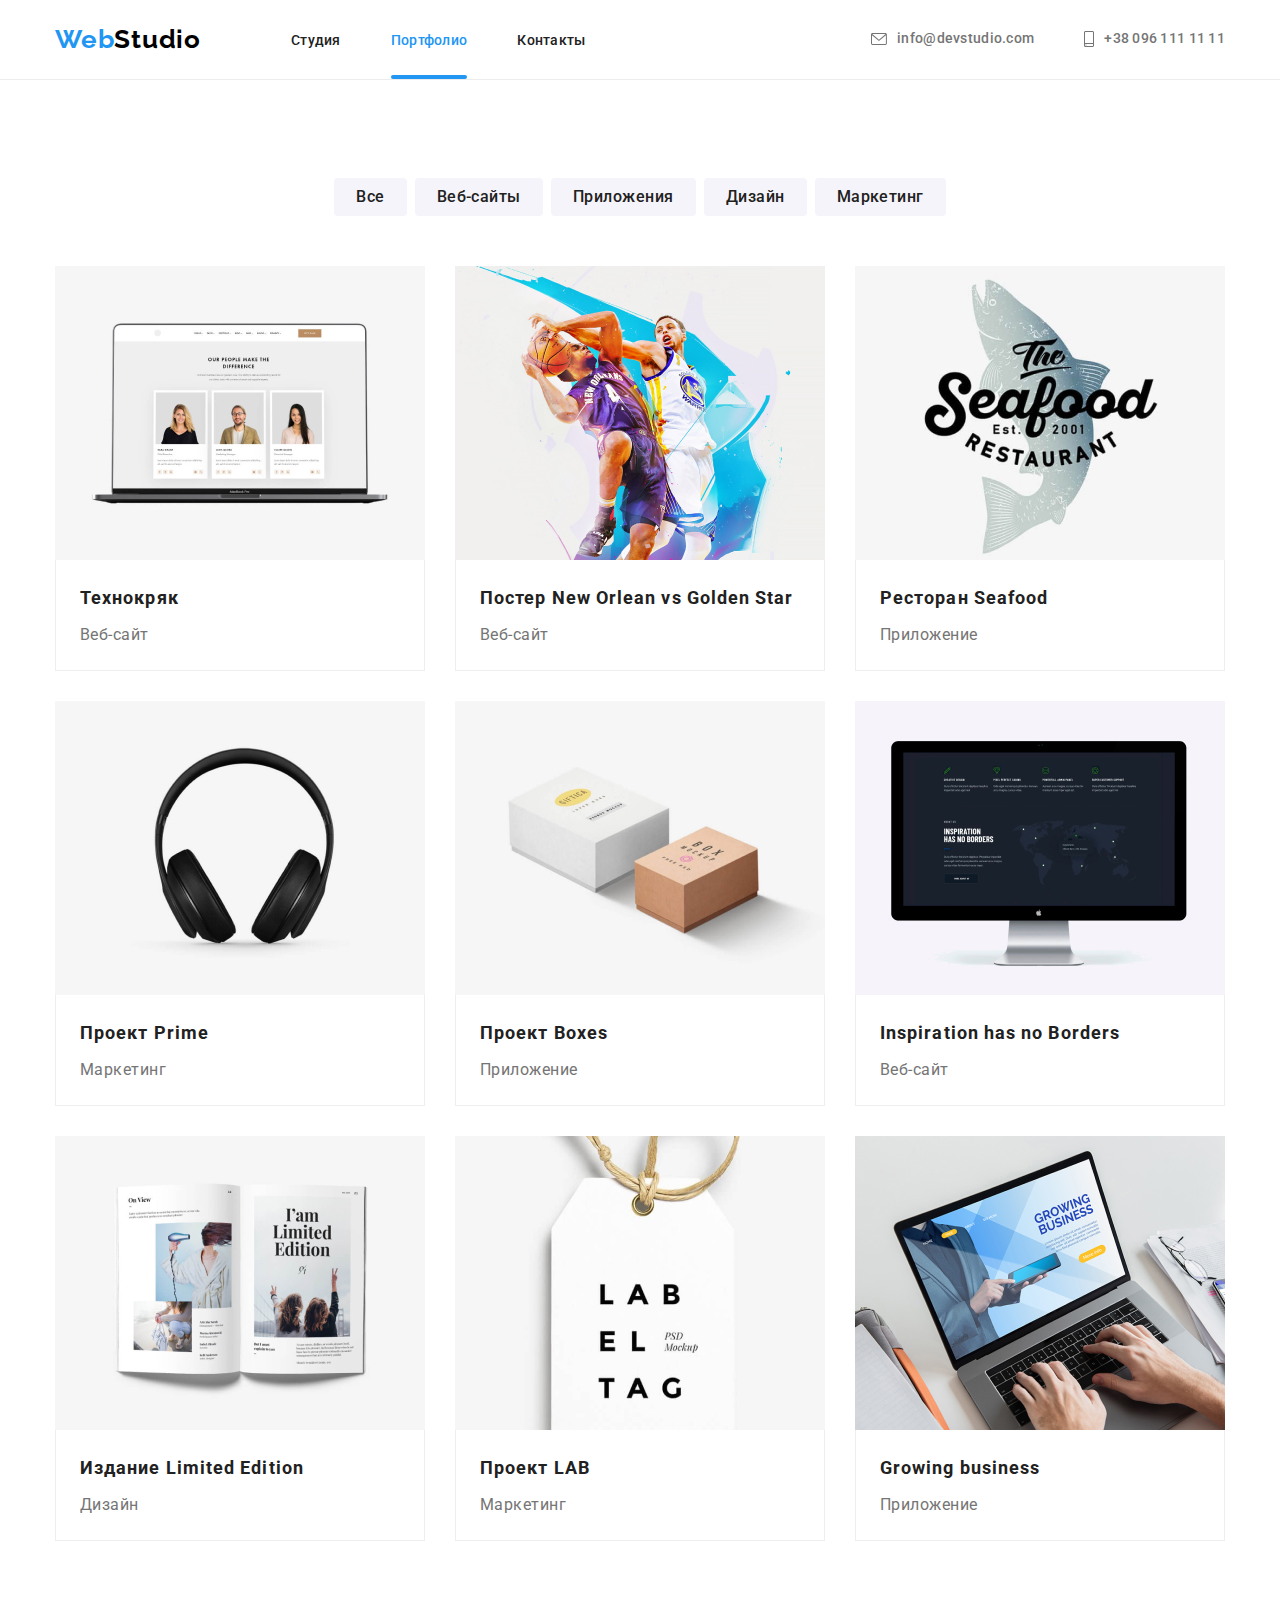
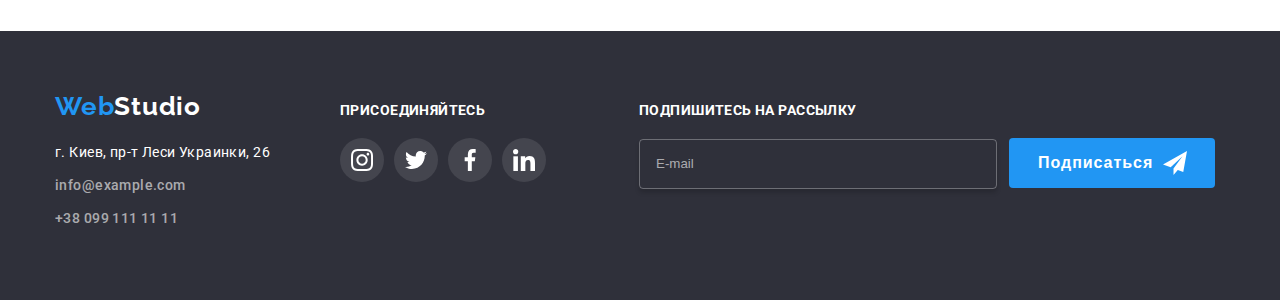
==== portfolio.html @ 52e856c6 "files from homework-7" ====
<!DOCTYPE html>
<html lang="ru">
<head>
    <meta charset="UTF-8">
    <meta http-equiv="X-UA-Compatible" content="IE=edge">
    <meta name="viewport" content="width=device-width, initial-scale=1.0">
    <title>Portfolio</title>
    <link rel="stylesheet" href="https://cdnjs.cloudflare.com/ajax/libs/modern-normalize/1.1.0/modern-normalize.min.css"
        integrity="sha512-wpPYUAdjBVSE4KJnH1VR1HeZfpl1ub8YT/NKx4PuQ5NmX2tKuGu6U/JRp5y+Y8XG2tV+wKQpNHVUX03MfMFn9Q=="
        crossorigin="anonymous" referrerpolicy="no-referrer" />
    <link rel="preconnect" href="https://fonts.gstatic.com">
    <link rel="preconnect" href="https://fonts.gstatic.com">
    <link href="https://fonts.googleapis.com/css2?family=Raleway:wght@700&family=Roboto:wght@400;500;700;900&display=swap" rel="stylesheet">
    <link rel="stylesheet" href="./css/main.min.css" />
</head>
<body>
<!--Шапка-->
<!--Шапка-->
<header class="header">
    <div class="container header__container">
        <nav class="navigation">
            <a href="./index.html" lang="en" target="" rel="" class="logo navigation__logo"><span class="logo--blue">Web</span>Studio</a>
                <ul class="list-nav header__list-nav">
                    <li class="list-nav__item"><a href="./studio.html" class="list-nav__link-nav">Студия</a></li>
                    <li class="list-nav__item"><a href="./portfolio.html" class="list-nav__link-nav list-nav__link-nav--current">Портфолио</a></li>
                    <li class="list-nav__item"><a href="" class="list-nav__link-nav">Контакты</a></li>
                </ul>   
        </nav>
            <ul class="list-nav header__list-nav">
                <li class="list-nav__item">
                    <a href="mailto:info@devstudio.com" class="link-mail-tel">
                        <svg class="contact-icon list-nav__contact-icon" width="16" height="12">
                            <use href="./images/icons.svg#icon-envelope"></use>
                        </svg>
                    info@devstudio.com</a>
                </li>
                <li class="list-nav__item">
                    <a href="tel:+380961111111" class="link-mail-tel">
                        <svg class="contact-icon list-nav__contact-icon" width="10" height="16">
                            <use href="./images/icons.svg#icon-smartphone"></use>
                        </svg>
                    +38 096 111 11 11</a>
                </li>
            </ul>
    </div>
</header>

<main>
<!--Фильтр по направлениям проектов + реализованные проекты-->
    <section class="button-section">
        <div class="container">
            <h2 class="button-section__title">Реализованные проекты</h2>
                <ul class="button-list button-section__button-list">
                    <li class="button-list__item">
                     <button type="button" class="projects-button">Все</button>
                    </li>
                    <li class="button-list__item">
                        <button type="button"class="projects-button">Веб-сайты</button>
                    </li>
                    <li class="button-list__item">
                        <button type="button"class="projects-button">Приложения</button>
                    </li>
                    <li class="button-list__item">
                        <button type="button"class="projects-button">Дизайн</button>
                    </li>
                    <li class="button-list__item">
                        <button type="button"class="projects-button">Маркетинг</button>
                    </li>
                </ul>
        </div>
        <div class="container projects">
                <ul class="portfolio-list">
                    <li class="portfolio-list__item">    
                        <a href="" class="portfolio-list__link">
                                <div class="portfolio-list-thumb">
                                    <div class="portfolio-list-thumb__img">
                                        <img src="./images/projects/technokray.jpg" alt="Технокрай" width="370" height="294">
                                        <p class="portfolio-list-thumb__text">Технокряк это современная площадка распространения коронавируса. Компании используют эту платформу для цифрового
                                        шпионажа и атак на защищённые сервера конкурентов.</p>
                                    </div>                            
                                    <div class="portfolio-name">
                                        <h3 class="portfolio-name__title">Технокряк</h3>
                                        <p class="portfolio-name__text">Веб-сайт</p>   
                                    </div>
                                </div>
                        </a>
                    </li>
                    <li class="portfolio-list__item">    
                        <a href="" class="portfolio-list__link">
                            <div class="portfolio-list-thumb">
                                <div class="portfolio-list-thumb__img">
                                    <img src="./images/projects/nba.jpg" alt="Постер" width="370" height="294">
                                    <p class="portfolio-list-thumb__text">Технокряк это современная площадка распространения коронавируса. Компании используют
                                        эту платформу для цифрового
                                        шпионажа и атак на защищённые сервера конкурентов.</p>
                                </div>
                                <div class="portfolio-name">
                                    <h3 class="portfolio-name__title">Постер <span lang="en"> New Orlean vs Golden Star</span></h3>
                                    <p class="portfolio-name__text">Веб-сайт</p>  
                                </div>
                            </div>
                        </a>
                    </li>
                    <li class="portfolio-list__item">
                        <a href="" class="portfolio-list__link">
                            <div class="portfolio-list-thumb">
                                <div class="portfolio-list-thumb__img">
                                    <img src="./images/projects/restaraunt.jpg" alt="Ресторан" width="370" height="294"> 
                                    <p class="portfolio-list-thumb__text">Технокряк это современная площадка распространения коронавируса. Компании используют
                                        эту платформу для цифрового
                                        шпионажа и атак на защищённые сервера конкурентов.</p>
                                </div>
                                <div class="portfolio-name">
                                    <h3 class="portfolio-name__title">Ресторан <span lang="en"> Seafood </span></h3>
                                    <p class="portfolio-name__text">Приложение</p>
                                </div>
                            </div>
                        </a>
                    </li>
                    <li class="portfolio-list__item">
                        <a href="" class="portfolio-list__link">
                            <div class="portfolio-list-thumb">
                                <div class="portfolio-list-thumb__img">
                                    <img src="./images/projects/prime.jpg" alt="Проект Prime" width="370" height="294">
                                    <p class="portfolio-list-thumb__text">Технокряк это современная площадка распространения коронавируса. Компании используют
                                        эту платформу для цифрового
                                        шпионажа и атак на защищённые сервера конкурентов.</p>
                                </div>
                                <div class="portfolio-name">
                                    <h3 class="portfolio-name__title">Проект <span lang="en">Prime</span></h3>
                                    <p class="portfolio-name__text">Маркетинг</p>
                                </div>   
                            </div>
                        </a>   
                    </li>
                    <li class="portfolio-list__item">
                        <a href="" class="portfolio-list__link">
                            <div class="portfolio-list-thumb">
                                <div class="portfolio-list-thumb__img">
                                    <img src="./images/projects/boxes.jpg" alt="Проект Boxes" width="370" height="294">
                                    <p class="portfolio-list-thumb__text">Технокряк это современная площадка распространения коронавируса. Компании используют
                                        эту платформу для цифрового
                                        шпионажа и атак на защищённые сервера конкурентов.</p>
                                </div>
                                <div class="portfolio-name">
                                    <h3 class="portfolio-name__title">Проект <span lang="ru">Boxes </span></h3>
                                    <p class="portfolio-name__text">Приложение</p>
                                </div>  
                            </div>
                        </a>  
                    </li>
                    <li class="portfolio-list__item">
                        <a href="" class="portfolio-list__link">
                            <div class="portfolio-list-thumb">
                                <div class="portfolio-list-thumb__img">
                                    <img src="./images/projects/inspiration.jpg" alt="Inspiration has no Borders" width="370" height="294">
                                    <p class="portfolio-list-thumb__text">Технокряк это современная площадка распространения коронавируса. Компании используют
                                        эту платформу для цифрового
                                        шпионажа и атак на защищённые сервера конкурентов.</p>
                                </div>
                                <div class="portfolio-name">
                                    <h3 class="portfolio-name__title" lang="en">Inspiration has no Borders</h3>
                                    <p class="portfolio-name__text">Веб-сайт</p>
                                </div>
                            </div>
                        </a>
                    </li>
                    <li class="portfolio-list__item">
                        <a href="" class="portfolio-list__link">
                            <div class="portfolio-list-thumb">
                                <div class="portfolio-list-thumb__img">
                                    <img src="./images/projects/magazine.jpg" alt="Издание Limited Edition" width="370" height="294">
                                    <p class="portfolio-list-thumb__text">Технокряк это современная площадка распространения коронавируса. Компании используют
                                        эту платформу для цифрового
                                        шпионажа и атак на защищённые сервера конкурентов.</p>
                                </div>
                                <div class="portfolio-name">
                                    <h3 class="portfolio-name__title">Издание <span>Limited Edition </span></h3>
                                    <p class="portfolio-name__text">Дизайн</p>
                                </div>
                            </div>  
                        </a>
                    </li>
                    <li class="portfolio-list__item">
                        <a href="" class="portfolio-list__link">
                            <div class="portfolio-list-thumb">
                                <div class="portfolio-list-thumb__img">
                                    <img src="./images/projects/lab.jpg" alt="Проект LAB" width="370" height="294">
                                    <p class="portfolio-list-thumb__text">Технокряк это современная площадка распространения коронавируса. Компании используют
                                        эту платформу для цифрового
                                        шпионажа и атак на защищённые сервера конкурентов.</p>
                                </div>
                                <div class="portfolio-name">
                                    <h3 class="portfolio-name__title">Проект <span lang="en"> LAB </span></h3>
                                    <p class="portfolio-name__text">Маркетинг</p>
                                </div>
                            </div>
                        </a>
                    </li>
                        <li class="portfolio-list__item">
                            <a href="" class="portfolio-list__link">
                                <div class="portfolio-list-thumb">
                                    <div class="portfolio-list-thumb__img">
                                        <img src="./images/projects/growingbusiness.jpg" alt="Growing business" width="370" height="294">
                                        <p class="portfolio-list-thumb__text">Технокряк это современная площадка распространения коронавируса. Компании используют
                                            эту платформу для цифрового
                                            шпионажа и атак на защищённые сервера конкурентов.</p>
                                    </div>
                                    <div class="portfolio-name">
                                        <h3 class="portfolio-name__title" lang="en">Growing business</h3>
                                        <p class="portfolio-name__text">Приложение</p>
                                    </div>
                                </div>
                            </a>
                        </li>
                </ul>
        </div>
    </section>
</main>

<footer class="footer">
    <div class="container footer__container">
        <div>
        <h2 class="footer__logo"> 
        <a href="./index.html" lang="en" target="" rel="" class="logo"><span class="logo--blue">Web</span><span class="logo--white">Studio</span></a></h2>
            <address class="address-footer">
                <p class="address-footer__text">г. Киев, пр-т Леси Украинки, 26 <br></p>
                    <a href="mailto:info@example.com" class="link-mail-tel address-footer__link-mail-tel">info@example.com</a>
                    <a href="tel:+380991111111" class="link-mail-tel address-footer__link-mail-tel">+38 099 111 11 11</a>
            </address>
        </div>
        <div class="social-link-thumb footer__social-link-thumb">
            <h2 class="social-link-thumb__title">Присоединяйтесь</h2>
                <ul class="social-icons-list">
                    <li class="social-icons-list__item">
                        <a href="" class="social-icons-link social-icons-link--grey">
                            <svg class="social-icons-link__svg--white" width="22" height="22">
                                <use href="./images/icons.svg#icon-instagram"></use>
                            </svg>
                        </a>
                    </li>
                    <li class="social-icons-list__item">
                        <a href="" class="social-icons-link social-icons-link--grey">
                            <svg class="social-icons-link__svg--white" width="22" height="22">
                                <use href="./images/icons.svg#icon-twitter"></use>
                            </svg>
                        </a>
                    </li>
                    <li class="social-icons-list__item">
                        <a href="" class="social-icons-link social-icons-link--grey">
                            <svg class="social-icons-link__svg--white" width="22" height="22">
                                <use href="./images/icons.svg#icon-facebook"></use>
                            </svg>
                        </a>
                    </li>
                    <li class="social-icons-list__item">
                        <a href="" class="social-icons-link social-icons-link--grey">
                            <svg class="social-icons-link__svg--white" width="22" height="22">
                                <use href="./images/icons.svg#icon-linkedin"></use>
                            </svg>
                        </a>
                    </li>
                </ul>
        </div>
        <form class="sign-up footer__sign-up">
            <label for="user-email" class="sign-up__text">Подпишитесь на рассылку</label>
            <div class="telegram-sign-up-thumb">
                <input type="email" name="user-email" id="user-email" placeholder="E-mail" class="sign-up-input footer__sign-up-input" required>
                <button type="submit" class="sign-up-button">
                    <span>Подписаться</span>
                    <svg class="sign-up-icon sign-up-icon__sign-up-button">
                        <use href="./images/icons.svg#icon-icon-send"></use>
                    </svg>
                </button>
            </div>
        
        </form>
    </div>
</footer>
</body>
</html>
---- css/main.min.css ----
:root{--main-black-color: #212121;--active-link: #2196f3;--paragraphs-and-contacts: #757575;--logo-black: #000000;--main-white: #ffffff;--footer-head-color-link-tel: rgba(255, 255, 255, 0.6);--hero-footer-background: #2f303a;--button-shadow: rgba(0, 0, 0, 0.15);--background-button: #f5f4fa;--secondary-font-family: "Raleway";--secondary-background-color: #f5f4fa;--border: #eeeeee;--hero-color-third: #c4c4c4;--logo-color: #afb1b8}.visually-hidden{position:absolute !important;clip:rect(1px 1px 1px 1px);clip:rect(1px, 1px, 1px, 1px);padding:0 !important;border:0 !important;height:1px !important;width:1px !important;overflow:hidden}html{box-sizing:border-box}*,*::before,*::after{box-sizing:inherit}h1,h2,h3,h4,p,ul,li{margin-top:0;margin-bottom:0;padding-top:0;padding-bottom:0;padding-left:0}img{display:block;max-width:100%;height:auto}body{font-family:Roboto, sans-serif;color:#212121;margin:0}a{text-decoration:none}ul{list-style:none}header{padding-top:24px;padding-bottom:24px}address{font-style:normal}.container{width:1200px;margin-right:auto;margin-left:auto;padding-left:15px;padding-right:15px}.section{padding-top:94px;padding-bottom:94px}.logo{font-family:var(--secondary-font-family);font-weight:bold;font-size:26px;line-height:1.19;letter-spacing:.03em;color:var(--logo-black)}.logo--blue{color:var(--active-link)}.logo--white{color:var(--main-white)}.navigation__logo{margin-right:90px}.header-button{background:var(--active-link);border:none;display:block;border-radius:4px;font-weight:bold;font-size:16px;line-height:1.87;letter-spacing:0.06em;color:var(--main-white);padding:10px 32px;margin:30px auto;font-family:inherit;cursor:pointer}.social-icons-list__item:not(:last-child){margin-right:10px}.social-icons-link{display:flex;justify-content:center;align-items:center;width:44px;height:44px;border-radius:50%;background-color:transparent;transition-property:background-color;transition-duration:250ms;transition-timing-function:cubic-bezier(0.4, 0, 0.2, 1)}.social-icons-link:hover,.social-icons-link:focus{background-color:var(--active-link)}.social-icons-link:hover .social-icons-link__svg,.social-icons-link:focus .social-icons-link__svg{fill:var(--main-white)}.social-icons-link__svg{fill:var(--logo-color);transition-property:fill;transition-duration:250ms;transition-timing-function:cubic-bezier(0.4, 0, 0.2, 1)}.social-icons-list{display:flex}.social-icons-link--grey{background-color:rgba(255,255,255,0.1);transition:background-color 250ms cubic-bezier(0.4, 0, 0.2, 1)}.social-icons-link__svg--white{fill:#ffffff}.social-icons-link--grey:hover,.social-icons-link--grey:focus{background-color:var(--active-link)}.projects-button{padding-right:22px;padding-left:22px;padding-top:6px;padding-bottom:6px;background-color:var(--background-button);border-radius:4px;font-style:normal;font-weight:500;font-size:16px;line-height:1.62;border-style:none;letter-spacing:0.03em;color:var(--main-black-color);font-family:inherit;transition:background-color 250ms cubic-bezier(0.4, 0, 0.2, 1),color 250ms cubic-bezier(0.4, 0, 0.2, 1),box-shadow 250ms cubic-bezier(0.4, 0, 0.2, 1)}.projects-button:hover,.projects-button:focus{background-color:var(--active-link);cursor:pointer;color:var(--main-white);box-shadow:0px 4px 4px var(--button-shadow)}.backdrop{position:fixed;top:0;left:0;width:100vw;height:100vh;background-color:rgba(0,0,0,0.2);opacity:1;visibility:visible;transition:opacity 500ms linear, visibility 500ms linear}.backdrop.is-hidden{opacity:0;pointer-events:none;visibility:hidden}.close-button{position:absolute;display:flex;justify-content:center;align-items:center;background-color:transparent;border:1px solid rgba(0,0,0,0.1);border-radius:50%;width:30px;height:30px;top:8px;right:8px;cursor:pointer}.close-button:hover,.close-button:focus{border-color:var(--active-link)}.close-button:hover .close-button__icon,.close-button:focus .close-button__icon{fill:#2196f3}.modal{position:absolute;display:flex;padding:40px;width:528px;height:581px;transform:translate(-50%, -50%);top:50%;left:50%;background-color:#ffffff;box-shadow:0px 1px 3px rgba(0,0,0,0.12),0px 1px 1px rgba(0,0,0,0.14),0px 2px 1px rgba(0,0,0,0.2);border-radius:4px}.modal-form{display:flex;flex-direction:column;margin:auto}.modal-form__title{text-align:center;margin-bottom:12px;font-family:Roboto;font-weight:bold;font-size:20p;line-height:1.15;letter-spacing:.03em}.modal-form-field{font-size:12px;line-height:1.16;letter-spacing:.01em}.modal-form__modal-form-field{margin-bottom:10px}.modal-form-input-wrapper{position:relative;display:block}.modal-form__modal-form-input-wrapper{margin-top:6px}.accept-policy__modal-form-input-wrapper{display:inline-flex;position:relative;justify-content:center;margin-top:0px}.modal-form-checkbox{top:10px;left:16px}.modal-form-input-wrapper__input{width:100%;height:40px;border:1px solid rgba(33,33,33,0.2);border-radius:4px;padding-left:42px;transition:border-color 250ms linear}.modal-form-input-wrapper__input:focus{outline:var(--active-link);border-color:var(--active-link)}.modal-form-input-wrapper__icon{position:absolute;display:block;top:50%;left:12px;transform:translateY(-50%);fill:black}.modal-form-input-wrapper__input:focus+.modal-form-input-wrapper__icon{fill:var(--active-link)}.modal-form-field__modal-form-message{width:100%;height:120px;margin-top:6px;border:1px solid rgba(33,33,33,0.2);border-radius:4px;padding:12px 16px;resize:none;transition:background-color 250ms linear}.modal-form-field__modal-form-message::placeholder{color:rgba(117,117,117,0.5)}.modal-form-field__modal-form-message:focus{outline:var(--active-link);border-color:var(--active-link);resize:none}.modal-form-checkbox-label{display:flex;align-items:center;font-family:Roboto;font-size:14px;line-height:1.71;letter-spacing:.03em}.modal-form-checkbox:checked+.modal-form-checkbox-label::before{width:16px;height:15px;background-image:url(../images/icon_check.svg)}.modal-form-checkbox:focus+.modal-form-checkbox-label::before{outline:1px solid var(--active-link)}.modal-form-checkbox-label::before{display:block;content:"";width:16px;height:15px;cursor:pointer;margin-right:10px;background-image:url(../images/Vector-checkbox.svg)}.modal-form-input-wrapper__modal-form-checkbox-label{margin-left:auto;margin-right:auto;margin-bottom:30px}.modal-form-label-link{text-decoration:underline;color:#2196f3}.modal-form-btn{margin:0 auto;width:200px;height:50px;background:var(--active-link);border:none;display:block;border-radius:4px;font-weight:bold;font-size:16px;line-height:1.87;letter-spacing:0.06em;color:var(--main-white);padding:10px 55px;font-family:inherit;cursor:pointer;box-shadow:0px 4px 4px rgba(0,0,0,0.15)}.sign-up-button{display:flex;align-items:center;border:none;border-radius:4px;padding-top:10px;padding-bottom:10px;padding-left:29px;padding-right:28px;font-weight:bold;font-size:16px;line-height:1.88;letter-spacing:.06em;color:var(--main-white);background-color:var(--active-link);cursor:pointer;text-align:center}.sign-up-icon{fill:var(--main-white);width:24px;height:24px}.sign-up-icon__sign-up-button{margin-left:10px}.header__container{display:flex;align-items:center}.header{border-bottom-width:1px;border-bottom-style:solid;border-bottom-color:#ececec}.list-nav{display:flex;align-items:center}.header__list-nav{margin-left:auto}.navigation{display:flex;align-items:center}.list-nav__link-nav{position:relative;font-weight:500;font-size:14px;line-height:1.14;letter-spacing:.02em;text-decoration:none;color:var(--main-black-color);padding-top:10px;padding-bottom:10px;transition-property:color;transition-duration:250ms;transition-timing-function:cubic-bezier(0.4, 0, 0.2, 1)}.list-nav__link-nav:hover,.list-nav__link-nav:focus{color:var(--active-link)}.list-nav__link-nav::after{position:absolute;display:block;content:"";width:100%;height:4px;background-color:var(--active-link);border-radius:2px;bottom:-21px;left:0;opacity:0;transition:transform 250ms cubic-bezier(0.4, 0, 0.2, 1),opacity 250ms cubic-bezier(0.4, 0, 0.2, 1)}.list-nav__link-nav:hover::after,.list-nav__link-nav:focus::after{transform:scaleX(0.5);opacity:1}.list-nav__link-nav--current{color:var(--active-link)}.list-nav__link-nav--current::after{opacity:1}.list-nav__link-nav--current::after{opacity:1}.list-nav__item:not(:last-child){margin-right:50px}.link-mail-tel{font-weight:500;font-size:14px;line-height:1.14;letter-spacing:.02em;text-decoration:none;display:flex;align-items:center;color:var(--paragraphs-and-contacts);transition-property:color;transition-duration:250ms;transition-timing-function:cubic-bezier(0.4, 0, 0.2, 1)}.link-mail-tel:hover,.link-mail-tel:focus{color:var(--active-link)}.link-mail-tel:hover .contact-icon,.link-mail-tel:focus .contact-icon{fill:var(--active-link)}.list-nav__tel{display:flex;align-items:center}.contact-icon{fill:var(--paragraphs-and-contacts);transition-property:fill;transition-duration:250ms;transition-timing-function:cubic-bezier(0.4, 0, 0.2, 1)}.list-nav__contact-icon{margin-right:10px}.hero{padding-top:200px;padding-bottom:200px;text-align:center;max-width:1600px;margin-right:auto;margin-left:auto;background-image:linear-gradient(rgba(47,48,58,0.4), rgba(47,48,58,0.4)),url(../images/hero-backround/hero.jpg);background-position:center;background-repeat:no-repeat;background-size:cover;background-clip:padding-box;background-color:var(--hero-color-third)}.hero__title{font-weight:900;font-size:44px;line-height:1.36;letter-spacing:.06em;text-align:center;text-transform:uppercase;color:var(--main-white)}.footer{padding-top:60px;padding-bottom:60px;background:var(--hero-footer-background)}.social-link-thumb__title{font-family:Roboto;font-weight:bold;font-size:14px;line-height:1.14;letter-spacing:.03em;text-transform:uppercase;color:var(--main-white);margin-bottom:20px}.footer__logo{margin-bottom:20px}.address-footer__text,.address-footer__link-mail-tel{margin-bottom:9px;display:block}.address-footer__text{font-size:14px;line-height:1.71;letter-spacing:.03em;color:var(--main-white)}.address-footer__link-mail-tel{font-size:14px;line-height:1.71;letter-spacing:.03em;color:var(--footer-head-color-link-tel)}.link-mail-tel-footer{display:block;transition:color 250ms cubic-bezier(0.4, 0, 0.2, 1)}.link-mail-tel-footer:focus,.link-mail-tel-footer:hover{color:#2196f3}.footer__container{display:flex;align-items:baseline}.footer__social-link-thumb{margin-left:70px}.sign-up__text{color:var(--main-white);font-weight:bold;font-size:14px;line-height:1.14;letter-spacing:.03em;text-transform:uppercase;align-self:flex-start}.telegram-sign-up-thumb{display:flex;align-items:baseline}.footer__sign-up{margin-left:93px}.sign-up-input{width:358px;height:50px;padding:15px 16px;border:1px solid rgba(255,255,255,0.3);border-radius:4px;box-shadow:0px 4px 4px rgba(0,0,0,0.15);background-color:transparent;color:var(--main-white)}.sign-up-input::placeholder{color:rgba(255,255,255,0.6)}.footer__sign-up-input{margin-top:20px;margin-right:12px}.features-list{display:flex}.features-list__item:not(:last-child){margin-right:30px}.what-we-do-section{padding-bottom:94px}.our-features__title{font-weight:bold;font-size:14px;line-height:1.14;letter-spacing:.03em;text-transform:uppercase;color:var(--main-black-color);margin-bottom:10px}.title{display:none}.features-list__text{width:270px;font-size:14px;line-height:1.72;letter-spacing:.03em;color:var(--paragraphs-and-contacts)}.features-icon{background-color:var(--secondary-background-color);width:270px;height:120px;display:flex;justify-content:center;align-items:center;margin-bottom:30px;border-radius:4px}.img-list{display:flex}.img-list__item{justify-content:space-between;position:relative}.img-list__item:not(:last-child){margin-right:30px}.what-we-do-section__title,.our-team__title{font-style:normal;font-weight:bold;font-size:36px;line-height:1.16;letter-spacing:.03em;text-align:center;color:var(--main-black-color);margin-bottom:50px}.what-we-do-thumb{position:absolute;display:flex;justify-content:center;align-items:center;width:100%;height:70px;background-color:rgba(47,48,58,0.8);bottom:0;right:0;overflow:auto}.what-we-do-thumb__title{text-transform:uppercase;color:#ffffff;font-family:inherit;font-style:normal;font-weight:bold;font-size:14px;line-height:1.14;letter-spacing:.03em}.section--white-background{background-color:var(--secondary-background-color)}.team-list{display:flex;margin-top:-30px;margin-left:-30px;flex-wrap:wrap}.team-list__item{margin-left:30px;margin-top:30px;flex-basis:calc((100% - 120px) / 4)}.team-member{display:flex;align-items:center;flex-direction:column;justify-content:center;background-color:var(--main-white);padding-right:auto;padding-left:auto;padding-top:30px;padding-bottom:30px;box-shadow:0px 4px 4px rgba(0,0,0,0.25);border-bottom-right-radius:4px;border-bottom-left-radius:4px}.team-member__title{margin-bottom:10px;font-weight:500;font-size:16px;line-height:1.18;letter-spacing:.03em;color:var(--main-black-color)}.team-member__text{margin-bottom:16px;font-size:16px;line-height:1.18;letter-spacing:.03em;color:var(--paragraphs-and-contacts)}.our-customers{padding-top:94px;padding-bottom:94px}.our-customers__title{margin-bottom:50px;justify-content:center;display:flex;font-size:36px;line-height:1.16;letter-spacing:.03em;color:var(--main-black-color)}.our-customer-list{display:flex;justify-content:space-between}.our-customer-list__item{display:flex}.our-customer-link{display:flex;width:170px;height:92px;border:1px solid var(--logo-color);border-radius:4px;justify-content:center;align-items:center;transition-property:border-color;transition-duration:250ms;transition-timing-function:cubic-bezier(0.4, 0, 0.2, 1)}.our-customer-link:focus,.our-customer-link:hover{border-color:var(--active-link)}.our-customer-link:focus .our-customer-link__icon,.our-customer-link:hover .our-customer-link__icon{fill:var(--active-link)}.our-customer-link__icon{fill:var(--logo-color);transition-property:fill;transition-duration:250ms;transition-timing-function:cubic-bezier(0.4, 0, 0.2, 1)}.button-section{padding-top:98px;padding-bottom:90px}.button-section__title{display:none}.portfolio-name{padding-top:20px;padding-bottom:20px;padding-right:24px;padding-left:24px;border-top:transparent;border-right-width:1px;border-right-style:solid;border-right-color:var(--border);border-left-width:1px;border-left-style:solid;border-left-color:var(--border);border-bottom-width:1px;border-bottom-style:solid;border-bottom-color:var(--border)}.portfolio-name__title{margin-bottom:4px;font-weight:bold;font-size:18px;line-height:2;letter-spacing:.06em;color:var(--main-black-color)}.button-list{display:flex;flex-wrap:wrap;justify-content:center;margin-bottom:50px}.button-section__button-list{margin-left:-8px;margin-top:-8px}.button-list__item{flex-basis:calc(100% - 40px)/5;margin-left:8px;margin-top:8px}.portfolio-name__text{font-size:16px;line-height:1.87;letter-spacing:.03em;color:var(--paragraphs-and-contacts)}.portfolio-list{display:flex;flex-wrap:wrap;margin-top:-30px;margin-left:-30px}.portfolio-list__item{margin-top:30px;margin-left:30px;flex-basis:calc((100% - 90px) / 3)}.portfolio-list__link:hover .portfolio-list-thumb,.portfolio-list__link:focus .portfolio-list-thumb{box-shadow:0px 1px 1px rgba(0,0,0,0.12),0px 4px 4px rgba(0,0,0,0.06),1px 4px 6px rgba(0,0,0,0.16);border-color:transparent}.portfolio-list-thumb{transition-property:box-shadow;transition-duration:250ms;transition-timing-function:cubic-bezier(0.4, 0, 0.2, 1)}.portfolio-list__link{transition-property:box-shadow;transition-duration:250ms;transition-timing-function:cubic-bezier(0.4, 0, 0.2, 1)}.portfolio-list-thumb__img{position:relative;overflow:hidden}.portfolio-list-thumb__text{position:absolute;background-color:rgba(33,150,243,0.9);color:#ffffff;top:0;bottom:0;height:100%;width:100%;overflow:auto;padding:63px 24px;font-size:18px;line-height:1.55;letter-spacing:.03em;opacity:0;transform:translateY(100%);transition:transform 250ms cubic-bezier(0.4, 0, 0.2, 1),opacity 250ms cubic-bezier(0.4, 0, 0.2, 1)}.portfolio-list__link:focus .portfolio-list-thumb__text,.portfolio-list__link:hover .portfolio-list-thumb__text,.portfolio-list__link:focus .portfolio-list-thumb__text{transform:translateY(0%);opacity:1}
/*# sourceMappingURL=main.min.css.map */
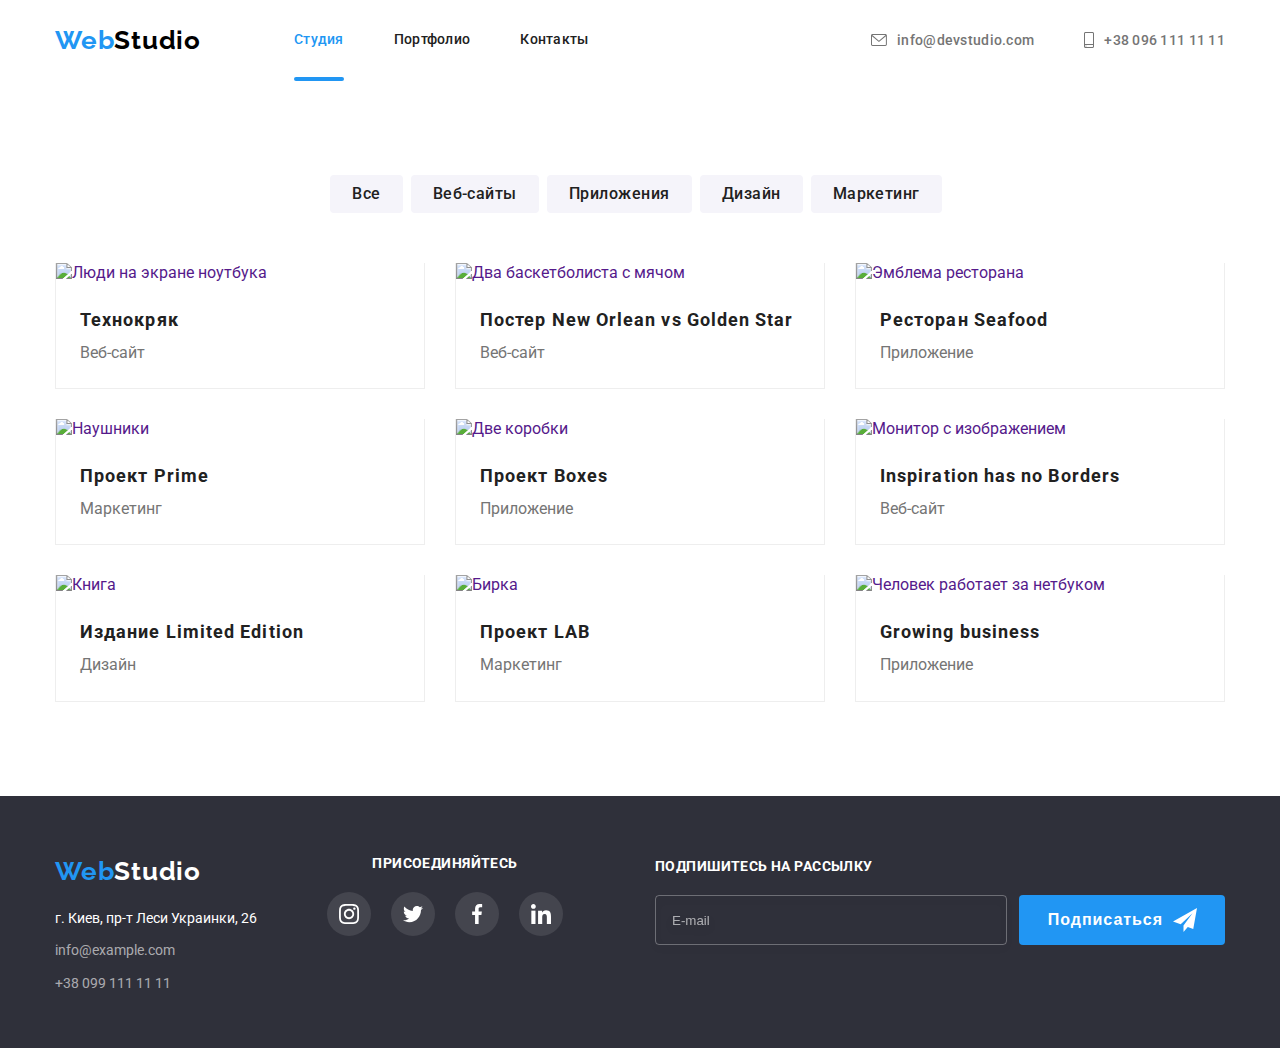
==== commit c365e5b7: "адптивка_сетка_карточек" ====
--- a/portfolio.html
+++ b/portfolio.html
@@ -20,195 +20,373 @@
     <div class="container header__container">
         <nav class="navigation">
             <a href="./index.html" lang="en" target="" rel="" class="logo navigation__logo"><span class="logo--blue">Web</span>Studio</a>
-                <ul class="list-nav header__list-nav">
-                    <li class="list-nav__item"><a href="./studio.html" class="list-nav__link-nav">Студия</a></li>
-                    <li class="list-nav__item"><a href="./portfolio.html" class="list-nav__link-nav list-nav__link-nav--current">Портфолио</a></li>
-                    <li class="list-nav__item"><a href="" class="list-nav__link-nav">Контакты</a></li>
+                <ul class="site-nav">
+                    <li class="site-nav__item"><a href="./studio.html" class="site-nav__link site-nav__link--current">Студия</a></li>
+                    <li class="site-nav__item"><a href="./portfolio.html" class="site-nav__link">Портфолио</a></li>
+                    <li class="site-nav__item"><a href="" class="site-nav__link">Контакты</a></li>
                 </ul>   
+            <button type="button" class="burger-menu" data-menu-open>
+                <svg class="burger-menu__icon">
+                    <use href="./images/icons.svg#icon-menu_40px" class="burger-menu__icon-item"></use>
+                </svg>
+            </button>
         </nav>
-            <ul class="list-nav header__list-nav">
-                <li class="list-nav__item">
-                    <a href="mailto:info@devstudio.com" class="link-mail-tel">
-                        <svg class="contact-icon list-nav__contact-icon" width="16" height="12">
+            <ul class="contacts header__contacts">
+                <li class="contacts__item">
+                    <a href="mailto:info@devstudio.com" class="contacts__link">
+                        <svg class="contacts__icon" width="16" height="12">
                             <use href="./images/icons.svg#icon-envelope"></use>
                         </svg>
                     info@devstudio.com</a>
                 </li>
-                <li class="list-nav__item">
-                    <a href="tel:+380961111111" class="link-mail-tel">
-                        <svg class="contact-icon list-nav__contact-icon" width="10" height="16">
+                <li class="contacts__item">
+                    <a href="tel:+380961111111" class="contacts__link">
+                        <svg class="contacts__icon" width="10" height="16">
                             <use href="./images/icons.svg#icon-smartphone"></use>
                         </svg>
                     +38 096 111 11 11</a>
                 </li>
             </ul>
     </div>
+
+    <!--mobile menu -->
+    
+    <div class="mobile-menu" data-menu>
+        <button type="button" class="mobile-menu__close-button" data-menu-close>
+            <svg class="mobile-menu__icon">
+                <use href="./images/icons.svg#icon-close_40px" class="mobile-menu__icon-cross"></use>
+            </svg>
+        </button>
+        <nav class="mobile-navigation navigation">
+            <ul class="mobile-nav-list site-nav">
+                <li class="site-nav__item list"><a href="" class="site-nav__link site-nav__link--current">Студия</a></li>
+                <li class="site-nav__item list"><a href="./portfolio.html" class="site-nav__link">Портфолио</a></li>
+                <li class="site-nav__item list"><a href="" class="site-nav__link">Контакты</a></li>
+            </ul>
+        </nav>
+        <div class="mobile-menu__contacts">
+            <ul class="mobile-auth-list contacts">
+                <li class="contacts__item list">
+                    <a href="tel:+380961111111" class="contacts__link contacts__link--mob">+38 096 111 11 11</a>
+                </li>
+                <li class="contacts__item list">
+                    <a href="mailto:info@devstudio.com" class="contacts__link">info@devstudio.com</a>
+                </li>
+            
+            </ul>
+            <ul class="mobile-social">
+                <li class="mobile-social__item list"><a href="" class="mobile-social__link">Instagram</a></li>
+                <li class="mobile-social__item list"><a href="" class="mobile-social__link">Twitter</a></li>
+                <li class="mobile-social__item list"><a href="" class="mobile-social__link">Facebook</a></li>
+                <li class="mobile-social__item list"><a href="" class="mobile-social__link">LinkedIn</a></li>
+            </ul>
+        </div>
+        
+    </div>
 </header>
 
 <main>
 <!--Фильтр по направлениям проектов + реализованные проекты-->
-    <section class="button-section">
+    <section class="section section--mobile">
         <div class="container">
-            <h2 class="button-section__title">Реализованные проекты</h2>
-                <ul class="button-list button-section__button-list">
+            <h1 class="section__title--disabled">Реализованные проекты</h1>
+                <ul class="button-list">
                     <li class="button-list__item">
-                     <button type="button" class="projects-button">Все</button>
+                     <button type="button" class="button-list__button">Все</button>
                     </li>
                     <li class="button-list__item">
-                        <button type="button"class="projects-button">Веб-сайты</button>
+                        <button type="button"class="button-list__button">Веб-сайты</button>
                     </li>
                     <li class="button-list__item">
-                        <button type="button"class="projects-button">Приложения</button>
+                        <button type="button"class="button-list__button">Приложения</button>
                     </li>
                     <li class="button-list__item">
-                        <button type="button"class="projects-button">Дизайн</button>
+                        <button type="button"class="button-list__button">Дизайн</button>
                     </li>
                     <li class="button-list__item">
-                        <button type="button"class="projects-button">Маркетинг</button>
+                        <button type="button"class="button-list__button">Маркетинг</button>
                     </li>
                 </ul>
-        </div>
-        <div class="container projects">
                 <ul class="portfolio-list">
                     <li class="portfolio-list__item">    
                         <a href="" class="portfolio-list__link">
-                                <div class="portfolio-list-thumb">
-                                    <div class="portfolio-list-thumb__img">
-                                        <img src="./images/projects/technokray.jpg" alt="Технокрай" width="370" height="294">
-                                        <p class="portfolio-list-thumb__text">Технокряк это современная площадка распространения коронавируса. Компании используют эту платформу для цифрового
+                                <div class="portfolio-list__thumb">
+                                    <div class="portfolio-list__img">
+                                        <!-- <img src="./images/projects/technokray.jpg" alt="Технокрай" width="370" height="294"> -->
+                                        <picture>
+                                            <source media="(min-width:1200px)" srcset="./images/desktop-notebook.webp 1x, ./images/desktop-notebook@2x.webp 2x"
+                                                type="image/webp">
+                                            <source media="(min-width:1200px)" srcset="./images/desktop-notebook.jpg 1x, ./images/desktop-notebook@2x.jpg 2x">
+                                            
+                                            <source media="(min-width:768px)" srcset="./images/tablet-notebook.webp 1x, ./images/tablet-notebook@2x.webp 2x"
+                                                type="image/webp">
+                                            <source media="(min-width:768px)" srcset="./images/tablet-notebook.jpg 1x, ./images/tablet-notebook@2x.jpg 2x">
+                                            
+                                            <source media="(min-width:280px)" srcset="./images/mobile-notebook.webp 1x, ./images/mobile-notebook@2x.webp 2x"
+                                                type="image/webp">
+                                            <source media="(min-width:280px)" srcset="./images/mobile-notebook.jpg 1x, ./images/mobile-notebook@2x.jpg 2x">
+                                            <img src="./images/tablet-notebook.jpg" alt="Люди на экране ноутбука" class="portfolio-cards__img">
+                                        </picture>
+                                        <p class="portfolio-list__text">Технокряк это современная площадка распространения коронавируса. Компании используют эту платформу для цифрового
                                         шпионажа и атак на защищённые сервера конкурентов.</p>
                                     </div>                            
-                                    <div class="portfolio-name">
-                                        <h3 class="portfolio-name__title">Технокряк</h3>
-                                        <p class="portfolio-name__text">Веб-сайт</p>   
+                                    <div class="portfolio-list__name">
+                                        <h3 class="portfolio-list__title">Технокряк</h3>
+                                        <p class="portfolio-list__text--short">Веб-сайт</p>   
                                     </div>
                                 </div>
                         </a>
                     </li>
                     <li class="portfolio-list__item">    
                         <a href="" class="portfolio-list__link">
-                            <div class="portfolio-list-thumb">
-                                <div class="portfolio-list-thumb__img">
-                                    <img src="./images/projects/nba.jpg" alt="Постер" width="370" height="294">
-                                    <p class="portfolio-list-thumb__text">Технокряк это современная площадка распространения коронавируса. Компании используют
-                                        эту платформу для цифрового
-                                        шпионажа и атак на защищённые сервера конкурентов.</p>
-                                </div>
-                                <div class="portfolio-name">
-                                    <h3 class="portfolio-name__title">Постер <span lang="en"> New Orlean vs Golden Star</span></h3>
-                                    <p class="portfolio-name__text">Веб-сайт</p>  
-                                </div>
-                            </div>
-                        </a>
-                    </li>
-                    <li class="portfolio-list__item">
-                        <a href="" class="portfolio-list__link">
-                            <div class="portfolio-list-thumb">
-                                <div class="portfolio-list-thumb__img">
-                                    <img src="./images/projects/restaraunt.jpg" alt="Ресторан" width="370" height="294"> 
-                                    <p class="portfolio-list-thumb__text">Технокряк это современная площадка распространения коронавируса. Компании используют
-                                        эту платформу для цифрового
-                                        шпионажа и атак на защищённые сервера конкурентов.</p>
-                                </div>
-                                <div class="portfolio-name">
-                                    <h3 class="portfolio-name__title">Ресторан <span lang="en"> Seafood </span></h3>
-                                    <p class="portfolio-name__text">Приложение</p>
-                                </div>
-                            </div>
-                        </a>
-                    </li>
-                    <li class="portfolio-list__item">
-                        <a href="" class="portfolio-list__link">
-                            <div class="portfolio-list-thumb">
-                                <div class="portfolio-list-thumb__img">
-                                    <img src="./images/projects/prime.jpg" alt="Проект Prime" width="370" height="294">
-                                    <p class="portfolio-list-thumb__text">Технокряк это современная площадка распространения коронавируса. Компании используют
-                                        эту платформу для цифрового
-                                        шпионажа и атак на защищённые сервера конкурентов.</p>
-                                </div>
-                                <div class="portfolio-name">
-                                    <h3 class="portfolio-name__title">Проект <span lang="en">Prime</span></h3>
-                                    <p class="portfolio-name__text">Маркетинг</p>
+                            <div class="portfolio-list__thumb">
+                                <div class="portfolio-list__img">
+                                    <!-- <img src="./images/projects/nba.jpg" alt="Постер" width="370" height="294"> -->
+                                    <picture>
+                                        <source media="(min-width:1200px)" srcset="./images/desktop-basketball.webp 1x, ./images/desktop-basketball@2x.webp 2x"
+                                            type="image/webp">
+                                        <source media="(min-width:1200px)" srcset="./images/desktop-basketball.jpg 1x, ./images/desktop-basketball@2x.jpg 2x">
+                                    
+                                        <source media="(min-width:768px)" srcset="./images/tablet-basketball.webp 1x, ./images/tablet-basketball@2x.webp 2x"
+                                            type="image/webp">
+                                        <source media="(min-width:768px)" srcset="./images/tablet-basketball.jpg 1x, ./images/tablet-basketball@2x.jpg 2x">
+                                    
+                                        <source media="(min-width:280px)" srcset="./images/mobile-basketball.webp 1x, ./images/mobile-basketball@2x.webp 2x"
+                                            type="image/webp">
+                                        <source media="(min-width:280px)" srcset="./images/mobile-basketball.jpg 1x, ./images/mobile-basketball@2x.jpg 2x">
+                                        
+                                        <img src="./images/tablet-baseball.jpg" alt="Два баскетболиста с мячом" class="portfolio-cards__img">
+                                    </picture>
+                                    <p class="portfolio-list__text">Технокряк это современная площадка распространения коронавируса. Компании используют
+                                        эту платформу для цифрового
+                                        шпионажа и атак на защищённые сервера конкурентов.</p>
+                                </div>
+                                <div class="portfolio-list__name">
+                                    <h3 class="portfolio-list__title">Постер <span lang="en"> New Orlean vs Golden Star</span></h3>
+                                    <p class="portfolio-list__text--short">Веб-сайт</p>  
+                                </div>
+                            </div>
+                        </a>
+                    </li>
+                    <li class="portfolio-list__item">
+                        <a href="" class="portfolio-list__link">
+                            <div class="portfolio-list__thumb">
+                                <div class="portfolio-list__img">
+                                    <!-- <img src="./images/projects/restaraunt.jpg" alt="Ресторан" width="370" height="294">  -->
+                                    <picture>
+                                        <source media="(min-width:1200px)" srcset="./images/desktop-restaurant.webp 1x, ./images/desktop-restaurant@2x.webp 2x"
+                                            type="image/webp">
+                                        <source media="(min-width:1200px)" srcset="./images/desktop-restaurant.jpg 1x, ./images/desktop-restaurant@2x.jpg 2x">
+                                    
+                                        <source media="(min-width:768px)" srcset="./images/tablet-restaurant.webp 1x, ./images/tablet-restaurant@2x.webp 2x"
+                                            type="image/webp">
+                                        <source media="(min-width:768px)" srcset="./images/tablet-restaurant.jpg 1x, ./images/tablet-restaurant@2x.jpg 2x">
+                                    
+                                        <source media="(min-width:280px)" srcset="./images/mobile-restaurant.webp 1x, ./images/mobile-restaurant@2x.webp 2x"
+                                            type="image/webp">
+                                        <source media="(min-width:280px)" srcset="./images/mobile-restaurant.jpg 1x, ./images/mobile-restaurant@2x.jpg 2x">
+                                    
+                                        <img src="./images/tablet-restaurant.jpg" alt="Эмблема ресторана" class="portfolio-cards__img">
+                                    </picture>
+                                    <p class="portfolio-list__text">Технокряк это современная площадка распространения коронавируса. Компании используют
+                                        эту платформу для цифрового
+                                        шпионажа и атак на защищённые сервера конкурентов.</p>
+                                </div>
+                                <div class="portfolio-list__name">
+                                    <h3 class="portfolio-list__title">Ресторан <span lang="en"> Seafood </span></h3>
+                                    <p class="portfolio-list__text--short">Приложение</p>
+                                </div>
+                            </div>
+                        </a>
+                    </li>
+                    <li class="portfolio-list__item">
+                        <a href="" class="portfolio-list__link">
+                            <div class="portfolio-list__thumb">
+                                <div class="portfolio-list__img">
+                                    <!-- <img src="./images/projects/prime.jpg" alt="Проект Prime" width="370" height="294"> -->
+                                    <picture>
+                                        <source media="(min-width:1200px)" srcset="./images/desktop-ears.webp 1x, ./images/desktop-ears@2x.webp 2x"
+                                            type="image/webp">
+                                        <source media="(min-width:1200px)" srcset="./images/desktop-ears.jpg 1x, ./images/  .jpg 2x">
+                                    
+                                        <source media="(min-width:768px)" srcset="./images/tablet-ears.webp 1x, ./images/tablet-ears@2x.webp 2x"
+                                            type="image/webp">
+                                        <source media="(min-width:768px)" srcset="./images/tablet-ears.jpg 1x, ./images/tablet-ears@2x.jpg 2x">
+                                    
+                                        <source media="(min-width:280px)" srcset="./images/mobile-ears.webp 1x, ./images/mobile-ears@2x.webp 2x"
+                                            type="image/webp">
+                                        <source media="(min-width:280px)" srcset="./images/mobile-ears.jpg 1x, ./images/mobile-ears@2x.jpg 2x">
+                                    
+                                        
+                                        <img src="./images/tablet-ears.jpg" alt="Наушники" class="portfolio-cards__img">
+                                    </picture>
+                                    <p class="portfolio-list__text">Технокряк это современная площадка распространения коронавируса. Компании используют
+                                        эту платформу для цифрового
+                                        шпионажа и атак на защищённые сервера конкурентов.</p>
+                                </div>
+                                <div class="portfolio-list__name">
+                                    <h3 class="portfolio-list__title">Проект <span lang="en">Prime</span></h3>
+                                    <p class="portfolio-list__text--short">Маркетинг</p>
                                 </div>   
                             </div>
                         </a>   
                     </li>
                     <li class="portfolio-list__item">
                         <a href="" class="portfolio-list__link">
-                            <div class="portfolio-list-thumb">
-                                <div class="portfolio-list-thumb__img">
-                                    <img src="./images/projects/boxes.jpg" alt="Проект Boxes" width="370" height="294">
-                                    <p class="portfolio-list-thumb__text">Технокряк это современная площадка распространения коронавируса. Компании используют
-                                        эту платформу для цифрового
-                                        шпионажа и атак на защищённые сервера конкурентов.</p>
-                                </div>
-                                <div class="portfolio-name">
-                                    <h3 class="portfolio-name__title">Проект <span lang="ru">Boxes </span></h3>
-                                    <p class="portfolio-name__text">Приложение</p>
+                            <div class="portfolio-list__thumb">
+                                <div class="portfolio-list__img">
+                                    <!-- <img src="./images/projects/boxes.jpg" alt="Проект Boxes" width="370" height="294"> -->
+                                    <picture>
+                                        <source media="(min-width:1200px)" srcset="./images/desktop-box.webp 1x, ./images/desktop-box@2x.webp 2x"
+                                            type="image/webp">
+                                        <source media="(min-width:1200px)" srcset="./images/desktop-box.jpg 1x, ./images/desktop-box@2x.jpg 2x">
+                                    
+                                        <source media="(min-width:768px)" srcset="./images/tablet-box.webp 1x, ./images/tablet-box@2x.webp 2x"
+                                            type="image/webp">
+                                        <source media="(min-width:768px)" srcset="./images/tablet-box.jpg 1x, ./images/tablet-box@2x.jpg 2x">
+                                    
+                                        <source media="(min-width:280px)" srcset="./images/mobile-box.webp 1x, ./images/mobile-box@2x.webp 2x"
+                                            type="image/webp">
+                                        <source media="(min-width:280px)" srcset="./images/mobile-box.jpg 1x, ./images/mobile-box@2x.jpg 2x">
+                                    
+                                    
+                                        <img src="./images/tablet-box.jpg" alt="Две коробки" class="portfolio-cards__img">
+                                    </picture>
+                                    <p class="portfolio-list__text">Технокряк это современная площадка распространения коронавируса. Компании используют
+                                        эту платформу для цифрового
+                                        шпионажа и атак на защищённые сервера конкурентов.</p>
+                                </div>
+                                <div class="portfolio-list__name">
+                                    <h3 class="portfolio-list__title">Проект <span lang="ru">Boxes </span></h3>
+                                    <p class="portfolio-list__text--short">Приложение</p>
                                 </div>  
                             </div>
                         </a>  
                     </li>
                     <li class="portfolio-list__item">
                         <a href="" class="portfolio-list__link">
-                            <div class="portfolio-list-thumb">
-                                <div class="portfolio-list-thumb__img">
-                                    <img src="./images/projects/inspiration.jpg" alt="Inspiration has no Borders" width="370" height="294">
-                                    <p class="portfolio-list-thumb__text">Технокряк это современная площадка распространения коронавируса. Компании используют
-                                        эту платформу для цифрового
-                                        шпионажа и атак на защищённые сервера конкурентов.</p>
-                                </div>
-                                <div class="portfolio-name">
-                                    <h3 class="portfolio-name__title" lang="en">Inspiration has no Borders</h3>
-                                    <p class="portfolio-name__text">Веб-сайт</p>
-                                </div>
-                            </div>
-                        </a>
-                    </li>
-                    <li class="portfolio-list__item">
-                        <a href="" class="portfolio-list__link">
-                            <div class="portfolio-list-thumb">
-                                <div class="portfolio-list-thumb__img">
-                                    <img src="./images/projects/magazine.jpg" alt="Издание Limited Edition" width="370" height="294">
-                                    <p class="portfolio-list-thumb__text">Технокряк это современная площадка распространения коронавируса. Компании используют
-                                        эту платформу для цифрового
-                                        шпионажа и атак на защищённые сервера конкурентов.</p>
-                                </div>
-                                <div class="portfolio-name">
-                                    <h3 class="portfolio-name__title">Издание <span>Limited Edition </span></h3>
-                                    <p class="portfolio-name__text">Дизайн</p>
+                            <div class="portfolio-list__thumb">
+                                <div class="portfolio-list__img">
+                                    <!-- <img src="./images/projects/inspiration.jpg" alt="Inspiration has no Borders" width="370" height="294"> -->
+                                    <picture>
+                                        <source media="(min-width:1200px)" srcset="./images/desktop-inspiration.webp 1x, ./images/desktop-inspiration@2x.webp 2x"
+                                            type="image/webp">
+                                        <source media="(min-width:1200px)" srcset="./images/desktop-inspiration.jpg 1x, ./images/desktop-inspiration@2x.jpg 2x">
+                                    
+                                        <source media="(min-width:768px)" srcset="./images/tablet-inspiration.webp 1x, ./images/tablet-inspiration@2x.webp 2x"
+                                            type="image/webp">
+                                        <source media="(min-width:768px)" srcset="./images/tablet-inspiration.jpg 1x, ./images/tablet-inspiration@2x.jpg 2x">
+                                    
+                                        <source media="(min-width:280px)" srcset="./images/mobile-inspiration.webp 1x, ./images/mobile-inspiration@2x.webp 2x"
+                                            type="image/webp">
+                                        <source media="(min-width:280px)" srcset="./images/mobile-inspiration.jpg 1x, ./images/mobile-inspiration@2x.jpg 2x">
+                                    
+                                    
+                                        <img src="./images/tablet-inspiration.jpg" alt="Монитор с изображением" class="portfolio-cards__img">
+                                    </picture>
+                                    <p class="portfolio-list__text">Технокряк это современная площадка распространения коронавируса. Компании используют
+                                        эту платформу для цифрового
+                                        шпионажа и атак на защищённые сервера конкурентов.</p>
+                                </div>
+                                <div class="portfolio-list__name">
+                                    <h3 class="portfolio-list__title" lang="en">Inspiration has no Borders</h3>
+                                    <p class="portfolio-list__text--short">Веб-сайт</p>
+                                </div>
+                            </div>
+                        </a>
+                    </li>
+                    <li class="portfolio-list__item">
+                        <a href="" class="portfolio-list__link">
+                            <div class="portfolio-list__thumb">
+                                <div class="portfolio-list__img">
+                                    <!-- <img src="./images/projects/magazine.jpg" alt="Издание Limited Edition" width="370" height="294"> -->
+                                    <picture>
+                                        <source media="(min-width:1200px)"
+                                            srcset="./images/desktop-book.webp 1x, ./images/desktop-book@2x.webp 2x" type="image/webp">
+                                        <source media="(min-width:1200px)"
+                                            srcset="./images/desktop-book.jpg 1x, ./images/desktop-book@2x.jpg 2x">
+                                    
+                                        <source media="(min-width:768px)"
+                                            srcset="./images/tablet-book.webp 1x, ./images/tablet-book@2x.webp 2x" type="image/webp">
+                                        <source media="(min-width:768px)"
+                                            srcset="./images/tablet-book.jpg 1x, ./images/tablet-book@2x.jpg 2x">
+                                    
+                                        <source media="(min-width:280px)"
+                                            srcset="./images/mobile-book.webp 1x, ./images/mobile-book@2x.webp 2x" type="image/webp">
+                                        <source media="(min-width:280px)"
+                                            srcset="./images/mobile-book.jpg 1x, ./images/mobile-book@2x.jpg 2x">
+                                                                       
+                                        <img src="./images/tablet-book.jpg" alt="Книга" class="portfolio-cards__img">
+                                    </picture>
+                                    <p class="portfolio-list__text">Технокряк это современная площадка распространения коронавируса. Компании используют
+                                        эту платформу для цифрового
+                                        шпионажа и атак на защищённые сервера конкурентов.</p>
+                                </div>
+                                <div class="portfolio-list__name">
+                                    <h3 class="portfolio-list__title">Издание <span>Limited Edition </span></h3>
+                                    <p class="portfolio-list__text--short">Дизайн</p>
                                 </div>
                             </div>  
                         </a>
                     </li>
                     <li class="portfolio-list__item">
                         <a href="" class="portfolio-list__link">
-                            <div class="portfolio-list-thumb">
-                                <div class="portfolio-list-thumb__img">
-                                    <img src="./images/projects/lab.jpg" alt="Проект LAB" width="370" height="294">
-                                    <p class="portfolio-list-thumb__text">Технокряк это современная площадка распространения коронавируса. Компании используют
-                                        эту платформу для цифрового
-                                        шпионажа и атак на защищённые сервера конкурентов.</p>
-                                </div>
-                                <div class="portfolio-name">
-                                    <h3 class="portfolio-name__title">Проект <span lang="en"> LAB </span></h3>
-                                    <p class="portfolio-name__text">Маркетинг</p>
+                            <div class="portfolio-list__thumb">
+                                <div class="portfolio-list__img">
+                                    <!-- <img src="./images/projects/lab.jpg" alt="Проект LAB" width="370" height="294"> -->
+                                    <picture>
+                                        <source media="(min-width:1200px)" srcset="./images/desktop-lab.webp 1x, ./images/desktop-lab@2x.webp 2x"
+                                            type="image/webp">
+                                        <source media="(min-width:1200px)" srcset="./images/desktop-lab.jpg 1x, ./images/desktop-lab@2x.jpg 2x">
+                                    
+                                        <source media="(min-width:768px)" srcset="./images/tablet-lab.webp 1x, ./images/tablet-lab@2x.webp 2x"
+                                            type="image/webp">
+                                        <source media="(min-width:768px)" srcset="./images/tablet-lab.jpg 1x, ./images/tablet-lab@2x.jpg 2x">
+                                    
+                                        <source media="(min-width:280px)" srcset="./images/mobile-lab.webp 1x, ./images/mobile-lab@2x.webp 2x"
+                                            type="image/webp">
+                                        <source media="(min-width:280px)" srcset="./images/mobile-lab.jpg 1x, ./images/mobile-lab@2x.jpg 2x">
+                                    
+                                        <img src="./images/tablet-lab.jpg" alt="Бирка" class="portfolio-cards__img">
+                                    </picture>
+                                    <p class="portfolio-list__text">Технокряк это современная площадка распространения коронавируса. Компании используют
+                                        эту платформу для цифрового
+                                        шпионажа и атак на защищённые сервера конкурентов.</p>
+                                </div>
+                                <div class="portfolio-list__name">
+                                    <h3 class="portfolio-list__title">Проект <span lang="en"> LAB </span></h3>
+                                    <p class="portfolio-list__text--short">Маркетинг</p>
                                 </div>
                             </div>
                         </a>
                     </li>
                         <li class="portfolio-list__item">
                             <a href="" class="portfolio-list__link">
-                                <div class="portfolio-list-thumb">
-                                    <div class="portfolio-list-thumb__img">
-                                        <img src="./images/projects/growingbusiness.jpg" alt="Growing business" width="370" height="294">
-                                        <p class="portfolio-list-thumb__text">Технокряк это современная площадка распространения коронавируса. Компании используют
+                                <div class="portfolio-list__thumb">
+                                    <div class="portfolio-list__img">
+                                        <!-- <img src="./images/projects/growingbusiness.jpg" alt="Growing business" width="370" height="294"> -->
+                                        <picture>
+                                            <source media="(min-width:1200px)" srcset="./images/desktop-growbussiness.webp 1x, ./images/desktop-growbussiness@2x.webp 2x"
+                                                type="image/webp">
+                                            <source media="(min-width:1200px)" srcset="./images/desktop-growbussiness.jpg 1x, ./images/desktop-growbussiness@2x.jpg 2x">
+                                        
+                                            <source media="(min-width:768px)" srcset="./images/tablet-growbussiness.webp 1x, ./images/tablet-growbussiness@2x.webp 2x"
+                                                type="image/webp">
+                                            <source media="(min-width:768px)" srcset="./images/tablet-growbussiness.jpg 1x, ./images/tablet-growbussiness@2x.jpg 2x">
+                                        
+                                            <source media="(min-width:280px)" srcset="./images/mobile-growbussiness.webp 1x, ./images/mobile-growbussiness@2x.webp 2x"
+                                                type="image/webp">
+                                            <source media="(min-width:280px)" srcset="./images/mobile-growbussiness.jpg 1x, ./images/mobile-growbussiness@2x.jpg 2x">
+                                        
+                                            <img src="./images/tablet-growbussiness.jpg" alt="Человек работает за нетбуком" class="portfolio-cards__img">
+                                        </picture>
+                                        <p class="portfolio-list__text">Технокряк это современная площадка распространения коронавируса. Компании используют
                                             эту платформу для цифрового
                                             шпионажа и атак на защищённые сервера конкурентов.</p>
                                     </div>
-                                    <div class="portfolio-name">
-                                        <h3 class="portfolio-name__title" lang="en">Growing business</h3>
-                                        <p class="portfolio-name__text">Приложение</p>
+                                    <div class="portfolio-list__name">
+                                        <h3 class="portfolio-list__title" lang="en">Growing business</h3>
+                                        <p class="portfolio-list__text--short">Приложение</p>
                                     </div>
                                 </div>
                             </a>
@@ -220,55 +398,55 @@
 
 <footer class="footer">
     <div class="container footer__container">
-        <div>
-        <h2 class="footer__logo"> 
-        <a href="./index.html" lang="en" target="" rel="" class="logo"><span class="logo--blue">Web</span><span class="logo--white">Studio</span></a></h2>
-            <address class="address-footer">
-                <p class="address-footer__text">г. Киев, пр-т Леси Украинки, 26 <br></p>
-                    <a href="mailto:info@example.com" class="link-mail-tel address-footer__link-mail-tel">info@example.com</a>
-                    <a href="tel:+380991111111" class="link-mail-tel address-footer__link-mail-tel">+38 099 111 11 11</a>
+        <div class="footer-contacts">
+        <h2 class="footer__title">Подвал</h2>
+        <a href="./index.html" lang="en" target="" rel="" class="logo footer__logo"><span class="logo--blue">Web</span><span class="logo--white">Studio</span></a></h2>
+            <address class="address">
+                <p class="address__text">г. Киев, пр-т Леси Украинки, 26 <br></p>
+                    <a href="mailto:info@example.com" class="address__link ">info@example.com</a>
+                    <a href="tel:+380991111111" class="address__link">+38 099 111 11 11</a>
             </address>
         </div>
-        <div class="social-link-thumb footer__social-link-thumb">
-            <h2 class="social-link-thumb__title">Присоединяйтесь</h2>
-                <ul class="social-icons-list">
-                    <li class="social-icons-list__item">
-                        <a href="" class="social-icons-link social-icons-link--grey">
-                            <svg class="social-icons-link__svg--white" width="22" height="22">
+        <div class="footer-social footer__footer-social">
+            <h2 class="footer-social__title">Присоединяйтесь</h2>
+                <ul class="footer-social-list">
+                    <li class="footer-social-list__item">
+                        <a href="" class="footer-social-list__link">
+                            <svg class="footer-social-list__svg" width="22" height="22">
                                 <use href="./images/icons.svg#icon-instagram"></use>
                             </svg>
                         </a>
                     </li>
-                    <li class="social-icons-list__item">
-                        <a href="" class="social-icons-link social-icons-link--grey">
-                            <svg class="social-icons-link__svg--white" width="22" height="22">
+                    <li class="footer-social-list__item">
+                        <a href="" class="footer-social-list__link">
+                            <svg class="footer-social-list__svg" width="22" height="22">
                                 <use href="./images/icons.svg#icon-twitter"></use>
                             </svg>
                         </a>
                     </li>
-                    <li class="social-icons-list__item">
-                        <a href="" class="social-icons-link social-icons-link--grey">
-                            <svg class="social-icons-link__svg--white" width="22" height="22">
+                    <li class="footer-social-list__item">
+                        <a href="" class="footer-social-list__link">
+                            <svg class="footer-social-list__svg" width="22" height="22">
                                 <use href="./images/icons.svg#icon-facebook"></use>
                             </svg>
                         </a>
                     </li>
-                    <li class="social-icons-list__item">
-                        <a href="" class="social-icons-link social-icons-link--grey">
-                            <svg class="social-icons-link__svg--white" width="22" height="22">
+                    <li class="footer-social-list__item">
+                        <a href="" class="footer-social-list__link">
+                            <svg class="footer-social-list__svg" width="22" height="22">
                                 <use href="./images/icons.svg#icon-linkedin"></use>
                             </svg>
                         </a>
                     </li>
                 </ul>
         </div>
-        <form class="sign-up footer__sign-up">
-            <label for="user-email" class="sign-up__text">Подпишитесь на рассылку</label>
-            <div class="telegram-sign-up-thumb">
-                <input type="email" name="user-email" id="user-email" placeholder="E-mail" class="sign-up-input footer__sign-up-input" required>
-                <button type="submit" class="sign-up-button">
+        <form class="form footer__form">
+            <label for="user-email" class="form__label">Подпишитесь на рассылку</label>
+            <div class="form-thumb">
+                <input type="email" name="user-email" id="user-email" placeholder="E-mail" class="form__input footer__form-thumb" required>
+                <button type="submit" class="form__button">
                     <span>Подписаться</span>
-                    <svg class="sign-up-icon sign-up-icon__sign-up-button">
+                    <svg class="form__icon">
                         <use href="./images/icons.svg#icon-icon-send"></use>
                     </svg>
                 </button>
@@ -277,5 +455,6 @@
         </form>
     </div>
 </footer>
+<script src="./js/mobile-menu.js"></script>
 </body>
 </html>--- a/css/main.min.css
+++ b/css/main.min.css
@@ -1,2 +1,2 @@
-:root{--main-black-color: #212121;--active-link: #2196f3;--paragraphs-and-contacts: #757575;--logo-black: #000000;--main-white: #ffffff;--footer-head-color-link-tel: rgba(255, 255, 255, 0.6);--hero-footer-background: #2f303a;--button-shadow: rgba(0, 0, 0, 0.15);--background-button: #f5f4fa;--secondary-font-family: "Raleway";--secondary-background-color: #f5f4fa;--border: #eeeeee;--hero-color-third: #c4c4c4;--logo-color: #afb1b8}.visually-hidden{position:absolute !important;clip:rect(1px 1px 1px 1px);clip:rect(1px, 1px, 1px, 1px);padding:0 !important;border:0 !important;height:1px !important;width:1px !important;overflow:hidden}html{box-sizing:border-box}*,*::before,*::after{box-sizing:inherit}h1,h2,h3,h4,p,ul,li{margin-top:0;margin-bottom:0;padding-top:0;padding-bottom:0;padding-left:0}img{display:block;max-width:100%;height:auto}body{font-family:Roboto, sans-serif;color:#212121;margin:0}a{text-decoration:none}ul{list-style:none}header{padding-top:24px;padding-bottom:24px}address{font-style:normal}.container{width:1200px;margin-right:auto;margin-left:auto;padding-left:15px;padding-right:15px}.section{padding-top:94px;padding-bottom:94px}.logo{font-family:var(--secondary-font-family);font-weight:bold;font-size:26px;line-height:1.19;letter-spacing:.03em;color:var(--logo-black)}.logo--blue{color:var(--active-link)}.logo--white{color:var(--main-white)}.navigation__logo{margin-right:90px}.header-button{background:var(--active-link);border:none;display:block;border-radius:4px;font-weight:bold;font-size:16px;line-height:1.87;letter-spacing:0.06em;color:var(--main-white);padding:10px 32px;margin:30px auto;font-family:inherit;cursor:pointer}.social-icons-list__item:not(:last-child){margin-right:10px}.social-icons-link{display:flex;justify-content:center;align-items:center;width:44px;height:44px;border-radius:50%;background-color:transparent;transition-property:background-color;transition-duration:250ms;transition-timing-function:cubic-bezier(0.4, 0, 0.2, 1)}.social-icons-link:hover,.social-icons-link:focus{background-color:var(--active-link)}.social-icons-link:hover .social-icons-link__svg,.social-icons-link:focus .social-icons-link__svg{fill:var(--main-white)}.social-icons-link__svg{fill:var(--logo-color);transition-property:fill;transition-duration:250ms;transition-timing-function:cubic-bezier(0.4, 0, 0.2, 1)}.social-icons-list{display:flex}.social-icons-link--grey{background-color:rgba(255,255,255,0.1);transition:background-color 250ms cubic-bezier(0.4, 0, 0.2, 1)}.social-icons-link__svg--white{fill:#ffffff}.social-icons-link--grey:hover,.social-icons-link--grey:focus{background-color:var(--active-link)}.projects-button{padding-right:22px;padding-left:22px;padding-top:6px;padding-bottom:6px;background-color:var(--background-button);border-radius:4px;font-style:normal;font-weight:500;font-size:16px;line-height:1.62;border-style:none;letter-spacing:0.03em;color:var(--main-black-color);font-family:inherit;transition:background-color 250ms cubic-bezier(0.4, 0, 0.2, 1),color 250ms cubic-bezier(0.4, 0, 0.2, 1),box-shadow 250ms cubic-bezier(0.4, 0, 0.2, 1)}.projects-button:hover,.projects-button:focus{background-color:var(--active-link);cursor:pointer;color:var(--main-white);box-shadow:0px 4px 4px var(--button-shadow)}.backdrop{position:fixed;top:0;left:0;width:100vw;height:100vh;background-color:rgba(0,0,0,0.2);opacity:1;visibility:visible;transition:opacity 500ms linear, visibility 500ms linear}.backdrop.is-hidden{opacity:0;pointer-events:none;visibility:hidden}.close-button{position:absolute;display:flex;justify-content:center;align-items:center;background-color:transparent;border:1px solid rgba(0,0,0,0.1);border-radius:50%;width:30px;height:30px;top:8px;right:8px;cursor:pointer}.close-button:hover,.close-button:focus{border-color:var(--active-link)}.close-button:hover .close-button__icon,.close-button:focus .close-button__icon{fill:#2196f3}.modal{position:absolute;display:flex;padding:40px;width:528px;height:581px;transform:translate(-50%, -50%);top:50%;left:50%;background-color:#ffffff;box-shadow:0px 1px 3px rgba(0,0,0,0.12),0px 1px 1px rgba(0,0,0,0.14),0px 2px 1px rgba(0,0,0,0.2);border-radius:4px}.modal-form{display:flex;flex-direction:column;margin:auto}.modal-form__title{text-align:center;margin-bottom:12px;font-family:Roboto;font-weight:bold;font-size:20p;line-height:1.15;letter-spacing:.03em}.modal-form-field{font-size:12px;line-height:1.16;letter-spacing:.01em}.modal-form__modal-form-field{margin-bottom:10px}.modal-form-input-wrapper{position:relative;display:block}.modal-form__modal-form-input-wrapper{margin-top:6px}.accept-policy__modal-form-input-wrapper{display:inline-flex;position:relative;justify-content:center;margin-top:0px}.modal-form-checkbox{top:10px;left:16px}.modal-form-input-wrapper__input{width:100%;height:40px;border:1px solid rgba(33,33,33,0.2);border-radius:4px;padding-left:42px;transition:border-color 250ms linear}.modal-form-input-wrapper__input:focus{outline:var(--active-link);border-color:var(--active-link)}.modal-form-input-wrapper__icon{position:absolute;display:block;top:50%;left:12px;transform:translateY(-50%);fill:black}.modal-form-input-wrapper__input:focus+.modal-form-input-wrapper__icon{fill:var(--active-link)}.modal-form-field__modal-form-message{width:100%;height:120px;margin-top:6px;border:1px solid rgba(33,33,33,0.2);border-radius:4px;padding:12px 16px;resize:none;transition:background-color 250ms linear}.modal-form-field__modal-form-message::placeholder{color:rgba(117,117,117,0.5)}.modal-form-field__modal-form-message:focus{outline:var(--active-link);border-color:var(--active-link);resize:none}.modal-form-checkbox-label{display:flex;align-items:center;font-family:Roboto;font-size:14px;line-height:1.71;letter-spacing:.03em}.modal-form-checkbox:checked+.modal-form-checkbox-label::before{width:16px;height:15px;background-image:url(../images/icon_check.svg)}.modal-form-checkbox:focus+.modal-form-checkbox-label::before{outline:1px solid var(--active-link)}.modal-form-checkbox-label::before{display:block;content:"";width:16px;height:15px;cursor:pointer;margin-right:10px;background-image:url(../images/Vector-checkbox.svg)}.modal-form-input-wrapper__modal-form-checkbox-label{margin-left:auto;margin-right:auto;margin-bottom:30px}.modal-form-label-link{text-decoration:underline;color:#2196f3}.modal-form-btn{margin:0 auto;width:200px;height:50px;background:var(--active-link);border:none;display:block;border-radius:4px;font-weight:bold;font-size:16px;line-height:1.87;letter-spacing:0.06em;color:var(--main-white);padding:10px 55px;font-family:inherit;cursor:pointer;box-shadow:0px 4px 4px rgba(0,0,0,0.15)}.sign-up-button{display:flex;align-items:center;border:none;border-radius:4px;padding-top:10px;padding-bottom:10px;padding-left:29px;padding-right:28px;font-weight:bold;font-size:16px;line-height:1.88;letter-spacing:.06em;color:var(--main-white);background-color:var(--active-link);cursor:pointer;text-align:center}.sign-up-icon{fill:var(--main-white);width:24px;height:24px}.sign-up-icon__sign-up-button{margin-left:10px}.header__container{display:flex;align-items:center}.header{border-bottom-width:1px;border-bottom-style:solid;border-bottom-color:#ececec}.list-nav{display:flex;align-items:center}.header__list-nav{margin-left:auto}.navigation{display:flex;align-items:center}.list-nav__link-nav{position:relative;font-weight:500;font-size:14px;line-height:1.14;letter-spacing:.02em;text-decoration:none;color:var(--main-black-color);padding-top:10px;padding-bottom:10px;transition-property:color;transition-duration:250ms;transition-timing-function:cubic-bezier(0.4, 0, 0.2, 1)}.list-nav__link-nav:hover,.list-nav__link-nav:focus{color:var(--active-link)}.list-nav__link-nav::after{position:absolute;display:block;content:"";width:100%;height:4px;background-color:var(--active-link);border-radius:2px;bottom:-21px;left:0;opacity:0;transition:transform 250ms cubic-bezier(0.4, 0, 0.2, 1),opacity 250ms cubic-bezier(0.4, 0, 0.2, 1)}.list-nav__link-nav:hover::after,.list-nav__link-nav:focus::after{transform:scaleX(0.5);opacity:1}.list-nav__link-nav--current{color:var(--active-link)}.list-nav__link-nav--current::after{opacity:1}.list-nav__link-nav--current::after{opacity:1}.list-nav__item:not(:last-child){margin-right:50px}.link-mail-tel{font-weight:500;font-size:14px;line-height:1.14;letter-spacing:.02em;text-decoration:none;display:flex;align-items:center;color:var(--paragraphs-and-contacts);transition-property:color;transition-duration:250ms;transition-timing-function:cubic-bezier(0.4, 0, 0.2, 1)}.link-mail-tel:hover,.link-mail-tel:focus{color:var(--active-link)}.link-mail-tel:hover .contact-icon,.link-mail-tel:focus .contact-icon{fill:var(--active-link)}.list-nav__tel{display:flex;align-items:center}.contact-icon{fill:var(--paragraphs-and-contacts);transition-property:fill;transition-duration:250ms;transition-timing-function:cubic-bezier(0.4, 0, 0.2, 1)}.list-nav__contact-icon{margin-right:10px}.hero{padding-top:200px;padding-bottom:200px;text-align:center;max-width:1600px;margin-right:auto;margin-left:auto;background-image:linear-gradient(rgba(47,48,58,0.4), rgba(47,48,58,0.4)),url(../images/hero-backround/hero.jpg);background-position:center;background-repeat:no-repeat;background-size:cover;background-clip:padding-box;background-color:var(--hero-color-third)}.hero__title{font-weight:900;font-size:44px;line-height:1.36;letter-spacing:.06em;text-align:center;text-transform:uppercase;color:var(--main-white)}.footer{padding-top:60px;padding-bottom:60px;background:var(--hero-footer-background)}.social-link-thumb__title{font-family:Roboto;font-weight:bold;font-size:14px;line-height:1.14;letter-spacing:.03em;text-transform:uppercase;color:var(--main-white);margin-bottom:20px}.footer__logo{margin-bottom:20px}.address-footer__text,.address-footer__link-mail-tel{margin-bottom:9px;display:block}.address-footer__text{font-size:14px;line-height:1.71;letter-spacing:.03em;color:var(--main-white)}.address-footer__link-mail-tel{font-size:14px;line-height:1.71;letter-spacing:.03em;color:var(--footer-head-color-link-tel)}.link-mail-tel-footer{display:block;transition:color 250ms cubic-bezier(0.4, 0, 0.2, 1)}.link-mail-tel-footer:focus,.link-mail-tel-footer:hover{color:#2196f3}.footer__container{display:flex;align-items:baseline}.footer__social-link-thumb{margin-left:70px}.sign-up__text{color:var(--main-white);font-weight:bold;font-size:14px;line-height:1.14;letter-spacing:.03em;text-transform:uppercase;align-self:flex-start}.telegram-sign-up-thumb{display:flex;align-items:baseline}.footer__sign-up{margin-left:93px}.sign-up-input{width:358px;height:50px;padding:15px 16px;border:1px solid rgba(255,255,255,0.3);border-radius:4px;box-shadow:0px 4px 4px rgba(0,0,0,0.15);background-color:transparent;color:var(--main-white)}.sign-up-input::placeholder{color:rgba(255,255,255,0.6)}.footer__sign-up-input{margin-top:20px;margin-right:12px}.features-list{display:flex}.features-list__item:not(:last-child){margin-right:30px}.what-we-do-section{padding-bottom:94px}.our-features__title{font-weight:bold;font-size:14px;line-height:1.14;letter-spacing:.03em;text-transform:uppercase;color:var(--main-black-color);margin-bottom:10px}.title{display:none}.features-list__text{width:270px;font-size:14px;line-height:1.72;letter-spacing:.03em;color:var(--paragraphs-and-contacts)}.features-icon{background-color:var(--secondary-background-color);width:270px;height:120px;display:flex;justify-content:center;align-items:center;margin-bottom:30px;border-radius:4px}.img-list{display:flex}.img-list__item{justify-content:space-between;position:relative}.img-list__item:not(:last-child){margin-right:30px}.what-we-do-section__title,.our-team__title{font-style:normal;font-weight:bold;font-size:36px;line-height:1.16;letter-spacing:.03em;text-align:center;color:var(--main-black-color);margin-bottom:50px}.what-we-do-thumb{position:absolute;display:flex;justify-content:center;align-items:center;width:100%;height:70px;background-color:rgba(47,48,58,0.8);bottom:0;right:0;overflow:auto}.what-we-do-thumb__title{text-transform:uppercase;color:#ffffff;font-family:inherit;font-style:normal;font-weight:bold;font-size:14px;line-height:1.14;letter-spacing:.03em}.section--white-background{background-color:var(--secondary-background-color)}.team-list{display:flex;margin-top:-30px;margin-left:-30px;flex-wrap:wrap}.team-list__item{margin-left:30px;margin-top:30px;flex-basis:calc((100% - 120px) / 4)}.team-member{display:flex;align-items:center;flex-direction:column;justify-content:center;background-color:var(--main-white);padding-right:auto;padding-left:auto;padding-top:30px;padding-bottom:30px;box-shadow:0px 4px 4px rgba(0,0,0,0.25);border-bottom-right-radius:4px;border-bottom-left-radius:4px}.team-member__title{margin-bottom:10px;font-weight:500;font-size:16px;line-height:1.18;letter-spacing:.03em;color:var(--main-black-color)}.team-member__text{margin-bottom:16px;font-size:16px;line-height:1.18;letter-spacing:.03em;color:var(--paragraphs-and-contacts)}.our-customers{padding-top:94px;padding-bottom:94px}.our-customers__title{margin-bottom:50px;justify-content:center;display:flex;font-size:36px;line-height:1.16;letter-spacing:.03em;color:var(--main-black-color)}.our-customer-list{display:flex;justify-content:space-between}.our-customer-list__item{display:flex}.our-customer-link{display:flex;width:170px;height:92px;border:1px solid var(--logo-color);border-radius:4px;justify-content:center;align-items:center;transition-property:border-color;transition-duration:250ms;transition-timing-function:cubic-bezier(0.4, 0, 0.2, 1)}.our-customer-link:focus,.our-customer-link:hover{border-color:var(--active-link)}.our-customer-link:focus .our-customer-link__icon,.our-customer-link:hover .our-customer-link__icon{fill:var(--active-link)}.our-customer-link__icon{fill:var(--logo-color);transition-property:fill;transition-duration:250ms;transition-timing-function:cubic-bezier(0.4, 0, 0.2, 1)}.button-section{padding-top:98px;padding-bottom:90px}.button-section__title{display:none}.portfolio-name{padding-top:20px;padding-bottom:20px;padding-right:24px;padding-left:24px;border-top:transparent;border-right-width:1px;border-right-style:solid;border-right-color:var(--border);border-left-width:1px;border-left-style:solid;border-left-color:var(--border);border-bottom-width:1px;border-bottom-style:solid;border-bottom-color:var(--border)}.portfolio-name__title{margin-bottom:4px;font-weight:bold;font-size:18px;line-height:2;letter-spacing:.06em;color:var(--main-black-color)}.button-list{display:flex;flex-wrap:wrap;justify-content:center;margin-bottom:50px}.button-section__button-list{margin-left:-8px;margin-top:-8px}.button-list__item{flex-basis:calc(100% - 40px)/5;margin-left:8px;margin-top:8px}.portfolio-name__text{font-size:16px;line-height:1.87;letter-spacing:.03em;color:var(--paragraphs-and-contacts)}.portfolio-list{display:flex;flex-wrap:wrap;margin-top:-30px;margin-left:-30px}.portfolio-list__item{margin-top:30px;margin-left:30px;flex-basis:calc((100% - 90px) / 3)}.portfolio-list__link:hover .portfolio-list-thumb,.portfolio-list__link:focus .portfolio-list-thumb{box-shadow:0px 1px 1px rgba(0,0,0,0.12),0px 4px 4px rgba(0,0,0,0.06),1px 4px 6px rgba(0,0,0,0.16);border-color:transparent}.portfolio-list-thumb{transition-property:box-shadow;transition-duration:250ms;transition-timing-function:cubic-bezier(0.4, 0, 0.2, 1)}.portfolio-list__link{transition-property:box-shadow;transition-duration:250ms;transition-timing-function:cubic-bezier(0.4, 0, 0.2, 1)}.portfolio-list-thumb__img{position:relative;overflow:hidden}.portfolio-list-thumb__text{position:absolute;background-color:rgba(33,150,243,0.9);color:#ffffff;top:0;bottom:0;height:100%;width:100%;overflow:auto;padding:63px 24px;font-size:18px;line-height:1.55;letter-spacing:.03em;opacity:0;transform:translateY(100%);transition:transform 250ms cubic-bezier(0.4, 0, 0.2, 1),opacity 250ms cubic-bezier(0.4, 0, 0.2, 1)}.portfolio-list__link:focus .portfolio-list-thumb__text,.portfolio-list__link:hover .portfolio-list-thumb__text,.portfolio-list__link:focus .portfolio-list-thumb__text{transform:translateY(0%);opacity:1}
+:root{--main-black-color: #212121;--active-link: #2196f3;--paragraphs-and-contacts: #757575;--logo-black: #000000;--main-white: #ffffff;--footer-head-color-link-tel: rgba(255, 255, 255, 0.6);--hero-footer-background: #2f303a;--button-shadow: rgba(0, 0, 0, 0.15);--background-button: #f5f4fa;--secondary-font-family: "Raleway";--secondary-background-color: #f5f4fa;--border: #eeeeee;--hero-color-third: #c4c4c4;--logo-color: #afb1b8}.site-nav__link,.mobile-social__link{padding:8px 0;text-decoration:none;transition:color 250ms cubic-bezier(0.4, 0, 0.2, 1)}.site-nav__link:hover,.mobile-social__link:hover,.site-nav__link:focus,.mobile-social__link:focus{color:#2196f3}.footer-social__title,.form__label{color:#fff;font-weight:bold;font-size:14px;line-height:1.14;letter-spacing:0.03em;text-transform:uppercase;align-self:flex-start}.social{display:flex;justify-content:center;align-content:center;margin-top:16px}.visually-hidden{position:absolute !important;clip:rect(1px 1px 1px 1px);clip:rect(1px, 1px, 1px, 1px);padding:0 !important;border:0 !important;height:1px !important;width:1px !important;overflow:hidden}html{box-sizing:border-box}*,*::before,*::after{box-sizing:inherit}h1,h2,h3,h4,p,ul,li{margin-top:0;margin-bottom:0;padding-top:0;padding-bottom:0;padding-left:0}img{display:block;max-width:100%;height:auto}body{font-family:Roboto, sans-serif;color:#212121;margin:0}a{text-decoration:none}ul{list-style:none}header{padding-top:24px;padding-bottom:24px}address{font-style:normal}.list{list-style-type:none}.container{margin-left:auto;margin-right:auto;padding-left:15px;padding-right:15px}@media screen and (min-width: 479px){.container{width:480px;margin:0 auto}}@media screen and (min-width: 768px){.container{width:768px}}@media screen and (min-width: 1200px){.container{width:1200px}}.section{padding-top:60px;padding-bottom:60px}.section--white-background{background-color:var(--secondary-background-color)}@media screen and (min-width: 1200px){.section{padding-top:94px;padding-bottom:94px}}.section--we-do{padding-top:0}@media screen and (max-width: 1199px){.section--we-do{display:none}}@media screen and (min-width: 1200px){.section--we-do{display:block}}.logo{font-family:var(--secondary-font-family);font-weight:bold;display:block;font-size:26px;line-height:1.19;letter-spacing:.03em;color:var(--logo-black)}.logo--blue{color:var(--active-link)}.logo--white{color:var(--main-white)}.section__title{font-size:28px;line-height:1.18;font-weight:bold;text-align:center;margin-bottom:30px;margin-bottom:50px;font-size:36px;line-height:1.17}.section__title--disabled{display:none}.hero__button{background:var(--active-link);border:none;display:block;border-radius:4px;font-weight:bold;font-size:16px;line-height:1.87;letter-spacing:0.06em;color:var(--main-white);padding:10px 32px;margin:30px auto;font-family:inherit;cursor:pointer}.social{display:flex}.social__item:not(:last-child){margin-right:10px}.social__link{display:flex;justify-content:center;align-items:center;width:44px;height:44px;border-radius:50%;background-color:transparent;transition-property:background-color;transition-duration:250ms;transition-timing-function:cubic-bezier(0.4, 0, 0.2, 1)}.social__link:hover,.social__link:focus{background-color:var(--active-link)}.social__link:hover .social__svg,.social__link:focus .social__svg{fill:var(--main-white)}.social__svg{fill:var(--logo-color);transition-property:fill;transition-duration:250ms;transition-timing-function:cubic-bezier(0.4, 0, 0.2, 1)}.social-icons-link__svg--white{fill:#ffffff}.footer-social-list{display:flex}.footer-social-list__item:not(:last-child){margin-right:10px}.footer-social-list__link{display:flex;justify-content:center;align-items:center;width:44px;height:44px;border-radius:50%;background-color:transparent;transition-property:background-color;transition-duration:250ms;transition-timing-function:cubic-bezier(0.4, 0, 0.2, 1)}.footer-social-list__link:hover,.footer-social-list__link:focus{background-color:var(--active-link)}.footer-social-list__link{background-color:rgba(255,255,255,0.1);transition:background-color 250ms cubic-bezier(0.4, 0, 0.2, 1)}.footer-social-list__svg{fill:#ffffff}.footer-social-list__link:hover,.footer-social-list__link:focus{background-color:var(--active-link)}.button-list__button{padding-right:22px;padding-left:22px;padding-top:6px;padding-bottom:6px;background-color:var(--background-button);border-radius:4px;font-style:normal;font-weight:500;font-size:16px;line-height:1.62;border-style:none;letter-spacing:0.03em;color:var(--main-black-color);font-family:inherit;transition:background-color 250ms cubic-bezier(0.4, 0, 0.2, 1),color 250ms cubic-bezier(0.4, 0, 0.2, 1),box-shadow 250ms cubic-bezier(0.4, 0, 0.2, 1)}.button-list__button:hover,.button-list__button:focus{background-color:var(--active-link);cursor:pointer;color:var(--main-white);box-shadow:0px 4px 4px var(--button-shadow)}.backdrop{position:fixed;top:0;left:0;width:100vw;height:100vh;background-color:rgba(0,0,0,0.2);opacity:1;visibility:visible;transition:opacity 500ms linear, visibility 500ms linear}.backdrop.is-hidden{opacity:0;pointer-events:none;visibility:hidden}.close-button{position:absolute;display:flex;justify-content:center;align-items:center;background-color:transparent;border:1px solid rgba(0,0,0,0.1);border-radius:50%;width:30px;height:30px;top:8px;right:8px;cursor:pointer}.close-button:hover,.close-button:focus{border-color:var(--active-link)}.close-button:hover .close-button__icon,.close-button:focus .close-button__icon{fill:#2196f3}.modal{position:absolute;display:flex;padding:40px;width:528px;height:581px;transform:translate(-50%, -50%);top:50%;left:50%;background-color:#ffffff;box-shadow:0px 1px 3px rgba(0,0,0,0.12),0px 1px 1px rgba(0,0,0,0.14),0px 2px 1px rgba(0,0,0,0.2);border-radius:4px}@media screen and (max-width: 1199px){.modal{max-width:450px;max-height:609px}}@media screen and (min-width: 1200px){.modal{max-width:528px;max-height:581px}}.modal-form{display:flex;flex-direction:column;margin:auto}.modal-form__title{text-align:center;margin-bottom:12px;font-family:Roboto;font-weight:bold;font-size:20p;line-height:1.15;letter-spacing:.03em}.modal-form__label{font-size:12px;line-height:1.16;letter-spacing:.01em;margin-bottom:10px}.modal-form__wrapper{position:relative;display:block;margin-top:6px}.modal-form__wrapper--checkbox{display:inline-flex;position:relative;justify-content:center;margin-top:0px}.modal-form__checkbox{top:10px;left:16px}.modal-form__input{width:100%;height:40px;border:1px solid rgba(33,33,33,0.2);border-radius:4px;padding-left:42px;transition:border-color 250ms linear}.modal-form__input:focus{outline:var(--active-link);border-color:var(--active-link)}.modal-form__icon{position:absolute;display:block;top:50%;left:12px;transform:translateY(-50%);fill:black}.modal-form__input:focus+.modal-form__icon{fill:var(--active-link)}.modal-form__textarea{width:100%;height:120px;margin-top:6px;border:1px solid rgba(33,33,33,0.2);border-radius:4px;padding:12px 16px;resize:none;transition:background-color 250ms linear}.modal-form__textarea::placeholder{color:rgba(117,117,117,0.5)}.modal-form__textarea:focus{outline:var(--active-link);border-color:var(--active-link);resize:none}.modal-form__label--checkbox{display:flex;align-items:center;font-family:Roboto;font-size:14px;line-height:1.71;letter-spacing:.03em;margin-left:auto;margin-right:auto;margin-bottom:30px}.modal-form__checkbox:checked+.modal-form__label--checkbox::before{width:16px;height:15px;background-image:url(../images/icon_check.svg)}.modal-form__checkbox:focus+.modal-form__label--checkbox::before{outline:1px solid var(--active-link)}.modal-form__label--checkbox::before{display:block;content:"";width:16px;height:15px;cursor:pointer;margin-right:10px;background-image:url(../images/Vector-checkbox.svg)}.modal-form__link{text-decoration:underline;color:#2196f3}.modal-form__button{margin:0 auto;width:200px;height:50px;background:var(--active-link);border:none;display:block;border-radius:4px;font-weight:bold;font-size:16px;line-height:1.87;letter-spacing:0.06em;color:var(--main-white);padding:10px 55px;font-family:inherit;cursor:pointer;box-shadow:0px 4px 4px rgba(0,0,0,0.15)}.form__button{display:flex;align-items:center;border:none;border-radius:4px;padding-top:10px;padding-bottom:10px;padding-left:29px;padding-right:28px;font-weight:bold;font-size:16px;line-height:1.88;letter-spacing:.06em;color:var(--main-white);background-color:var(--active-link);cursor:pointer;text-align:center}.form__icon{fill:var(--main-white);width:24px;height:24px}.form__icon{margin-left:10px}.contacts__icon{fill:var(--paragraphs-and-contacts);transition-property:fill;transition-duration:250ms;transition-timing-function:cubic-bezier(0.4, 0, 0.2, 1);margin-right:10px}@media screen and (max-width: 767px){.header{padding-top:16px;padding-bottom:16px;max-height:60px}}@media screen and (min-width: 768px){.header{padding-top:21px;padding-bottom:21px}.header__container{display:flex;align-items:center;justify-content:space-between}}@media screen and (min-width: 1200px){.header{padding-top:24px;padding-bottom:25px}}.navigation{display:flex;align-items:center;justify-content:space-between;font-weight:500;font-size:14px;line-height:1.14;letter-spacing:0.02em;color:var(--main-text-color);list-style-type:none}@media screen and (min-width: 768px){.navigation{display:flex;align-items:center;justify-content:center}}.navigation__logo-text{color:var(--logo-color)}.site-nav{margin-left:88px}@media screen and (max-width: 767px){.site-nav{display:none}}@media screen and (min-width: 768px){.site-nav{display:flex;align-items:center;justify-content:center}}@media screen and (min-width: 1200px){.site-nav{display:flex;align-items:center;justify-content:center;margin-left:93px}}@media screen and (max-width: 767px){.site-nav__item:not(:last-child){margin-bottom:32px}}@media screen and (min-width: 768px){.site-nav__item+.site-nav__item{margin-left:50px}}.site-nav__link{display:block;color:var(--main-black-color);text-decoration:none}.site-nav__link--current{position:relative;color:var(--active-link)}@media screen and (min-width: 768px){.site-nav__link--current::after{position:absolute;content:"";display:block;bottom:-25px;border-radius:2px;width:100%;height:4px;background-color:var(--active-link)}}@media screen and (max-width: 767px){.contacts{display:none}}@media screen and (min-width: 768px){.contacts{margin-left:auto}}@media screen and (min-width: 1200px){.contacts{display:flex;align-items:center;justify-content:center;margin-left:auto;padding-top:0;padding-bottom:0}}@media screen and (max-width: 767px){.contacts__item:not(:last-child){margin-bottom:32px}}@media screen and (min-width: 768px) and (max-width: 1199px){.contacts__item:not(:last-child){margin-bottom:10px}}@media screen and (min-width: 1200px){.contacts__item+.contacts__item{margin-left:50px}}.contacts__link{font-weight:500;color:#757575;text-decoration:none;letter-spacing:0.02em;color:var(--paragraphs-and-contacts);transition-property:color;transition-duration:250ms;transition-timing-function:cubic-bezier(0.4, 0, 0.2, 1)}.contacts__link:hover,.contacts__link:focus{color:#2196f3}.contacts__link:hover .contacts__icon,.contacts__link:focus .contacts__icon{fill:var(--active-link)}@media screen and (max-width: 767px){.contacts__link{font-size:24px;line-height:1.17}}@media screen and (min-width: 768px){.contacts__link{font-size:12px;line-height:1.17;display:flex;align-items:center;justify-content:start}}@media screen and (min-width: 1200px){.contacts__link{font-size:14px;line-height:1.2;display:flex;align-items:center;justify-content:center}}.contacts__link--mob{font-size:34px;line-height:1.18;color:#2196f3}.burger-menu{background-color:transparent;border:none;width:40px;height:40px;padding:0;cursor:pointer;transform:fill 250ms cubic-bezier(0.4, 0, 0.2, 1)}.burger-menu:hover,.burger-menu:focus .burger-menu__icon-item{fill:#2196f3}@media screen and (min-width: 768px){.burger-menu{display:none}}.burger-menu__icon{width:100%;height:100%}@media screen and (max-width: 767px){.mobile-menu{position:fixed;display:flex;flex-direction:column;justify-content:space-between;z-index:1000;left:0;top:0;width:100vw;height:100vh;padding:48px 40px;background-color:#fff;opacity:0;visibility:hidden;pointer-events:none;transition:opacity 250ms cubic-bezier(0.4, 0, 0.2, 1),visibility 250ms cubic-bezier(0.4, 0, 0.2, 1)}}@media screen and (min-width: 768px){.mobile-menu{display:none}}.mobile-menu.is-open{opacity:1;visibility:visible;pointer-events:auto}.mobile-menu__close-button{border:none;background-color:transparent;padding:0;position:absolute;top:10px;right:15px;width:40px;height:40px}.mobile-menu__close-button:hover,.mobile-menu__close-button:focus .mobile-menu__icon-cross{fill:#2196f3}.mobile-menu__icon{width:100%;height:100%}@media screen and (max-width: 767px){.mobile-navigation{display:block;font-size:40px;line-height:1.18}}@media screen and (max-width: 767px){.mobile-nav-list{display:block;margin-left:0}}@media screen and (max-width: 767px){.mobile-auth-list{display:block;margin-bottom:64px}}.mobile-social{display:flex;align-items:center;justify-content:flex-start}.mobile-social__item{position:relative}.mobile-social__item+.mobile-social__item{margin-left:20px}.mobile-social__item:not(:last-child)::after{position:absolute;content:"";display:block;border:1px solid rgba(33,33,33,0.2);width:22px;left:100%;top:50%;transform:rotate(90deg)}.mobile-social__link{color:#2196f3;font-size:18px;line-height:1.22;letter-spacing:0.02em}.hero{letter-spacing:0.06em;text-align:center;display:flex;align-items:center;background-color:#c4c4c4;padding-top:118px;padding-bottom:118px;max-height:400px;background-position:center;background-size:cover;margin:0 auto}@media screen and (max-width: 767px){.hero{background-image:linear-gradient(rgba(47,48,58,0.4), rgba(47,48,58,0.4)),url("../images/mobile-hero.jpg")}}@media screen and (min-device-pixel-ratio: 2) and (max-width: 767px), (min-resolution: 192dpi) and (max-width: 767px), (min-resolution: 2dppx) and (max-width: 767px){.hero{background-image:linear-gradient(rgba(47,48,58,0.4), rgba(47,48,58,0.4)),url(../images/mobile-hero@2x.jpg)}}@media screen and (min-width: 768px){.hero{background-image:linear-gradient(rgba(47,48,58,0.4), rgba(47,48,58,0.4)),url(../images/tablet-hero.jpg)}}@media screen and (min-device-pixel-ratio: 2) and (min-width: 768px), (min-resolution: 192dpi) and (min-width: 768px), (min-resolution: 2dppx) and (min-width: 768px){.hero{background-image:linear-gradient(rgba(47,48,58,0.4), rgba(47,48,58,0.4)),url(../images/tablet-hero@2x.jpg)}}@media screen and (min-width: 1200px){.hero{background-image:linear-gradient(rgba(47,48,58,0.4), rgba(47,48,58,0.4)),url(../images/desktop-hero.jpg);padding-top:200px;padding-bottom:200px;max-height:600px}}@media screen and (min-device-pixel-ratio: 2) and (min-width: 1200px), (min-resolution: 192dpi) and (min-width: 1200px), (min-resolution: 2dppx) and (min-width: 1200px){.hero{background-image:linear-gradient(rgba(47,48,58,0.4), rgba(47,48,58,0.4)),url(../images/desktop-hero@2x.jpg)}}.hero__title{margin-bottom:30px;font-weight:900;font-size:26px;line-height:1.6;color:#fff;text-transform:uppercase}@media screen and (min-width: 1200px){.hero__title{font-size:44px;line-height:1.4}}.footer__title{display:none}.footer{padding-top:60px;padding-bottom:60px;background-color:#2f303a;background-position:center;max-height:603px}@media screen and (max-width: 480px){.footer{max-width:480px}}@media screen and (min-width: 1200px){.footer{max-height:252px}}@media screen and (max-width: 767px){.footer__container{max-width:450px}}@media screen and (min-width: 1200px){.footer__container{display:flex;justify-content:space-between}}@media screen and (min-width: 768px){.footer-contacts{align-items:baseline;justify-content:space-around;flex-direction:column}}@media screen and (min-width: 768px) and (max-width: 1199px){.footer-contacts{margin-left:78px}}@media screen and (min-width: 768px){.footer-contacts-tablet{display:flex;justify-content:space-between;align-items:baseline}}@media screen and (max-width: 768px){.footer-social{margin-right:87px}}.footer__logo{margin-bottom:20px}@media screen and (min-width: 320px) and (max-width: 1199px){.footer__logo{text-align:center}}.logo--white{color:#fff}.address{font-size:14px;line-height:1.7;font-style:normal}@media screen and (min-width: 320px) and (max-width: 1199px){.address{text-align:center}}.address__text{display:block;color:#fff;text-decoration:none;margin-bottom:8px}@media screen and (min-width: 1200px){.address__text{margin-bottom:9px}}.address__link{color:rgba(255,255,255,0.6);display:block;text-decoration:none;margin-bottom:8px}@media screen and (min-width: 1200px){.address__link{margin-bottom:9px}}.footer-social{height:80px;display:flex;flex-direction:column;align-items:center}@media screen and (max-width: 767px){.footer-social{margin:60px auto}}@media screen and (min-width: 1200px){.footer-social{margin-left:70px}}@media screen and (max-width: 767px){.footer-social__title{margin:0 auto}}@media screen and (min-width: 768px){.footer-social__title{align-self:center}}.footer-social-list{display:flex;margin-top:20px}.footer-social-list__item{display:flex;align-items:center;justify-content:center;width:44px;height:44px;margin-left:10px;flex-basis:calc((100%-40px) / 4)}.footer-social-list__item:nth-child(1){margin-left:0}.footer-social-list__link{display:flex;align-items:center;justify-content:center;width:100%;height:100%;border-radius:50%;background-color:rgba(255,255,255,0.1);fill:#fff;transition:background-color 250ms cubic-bezier(0.4, 0, 0.2, 1),fill 250ms cubic-bezier(0.4, 0, 0.2, 1)}.footer-social-list__link:hover,.footer-social-list__link:focus{background-color:#2196f3;fill:#fff}.footer-social-list__svg{width:20px;height:20px;align-self:center;margin:0 auto}.form{max-width:450px}@media screen and (max-width: 767px){.form{display:flex;align-items:center;justify-content:center;flex-direction:column}}@media screen and (max-width: 1199px){.form{margin:60px auto;text-align:center}}@media screen and (min-width: 1200px){.form{margin-left:auto;max-width:570px}}@media screen and (max-width: 1199px){.form__label{display:block;margin:0 auto;margin-bottom:20px}}@media screen and (max-width: 1199px){.form-thumb{display:flex;align-items:center;justify-content:center;flex-direction:column;width:100%}}@media screen and (min-width: 1200px){.form-thumb{display:flex;align-items:baseline;justify-content:center;margin-top:20px}}.form__input{height:50px;padding:15px 16px;border:1px solid rgba(255,255,255,0.3);border-radius:4px;filter:drop-shadow(0px 4px 4px rgba(0,0,0,0.15));background-color:transparent;color:#fff}.form__input::placeholder{color:rgba(255,255,255,0.6)}@media screen and (max-width: 1199px){.form__input{width:100%;margin-bottom:20px}}@media screen and (min-width: 1200px){.form__input{width:358px;margin-right:12px}}.form__button{display:flex;align-items:center;justify-content:center;padding-top:10px;padding-bottom:10px;padding-left:29px;padding-right:28px}.form__icon{width:24px;height:24px;margin-left:10px}.features__title{font-weight:bold;font-size:14px;line-height:1.14;letter-spacing:.03em;text-transform:uppercase;color:var(--main-black-color);text-align:center;margin-bottom:10px}.features__text{font-size:14px;line-height:1.72;letter-spacing:.03em;color:var(--paragraphs-and-contacts);margin-bottom:30px}.features__icon{background-color:var(--secondary-background-color);max-width:450px;height:120px;display:flex;margin-right:0;justify-content:center;align-items:center;margin-bottom:30px;border-radius:4px}@media screen and (min-width: 768px){.features{display:flex;flex-wrap:wrap;margin-top:-30px;margin-left:-30px}.features__item{margin-left:30px;margin-top:30px;flex-basis:calc((100% - 60px) / 2)}.features__text{margin-bottom:0}.features__title{text-align:start}}@media screen and (min-width: 1200px){.features{flex-wrap:nowrap}.features__item:not(:last-child){margin-right:30px}}@media screen and (min-width: 1200px){.works{display:flex}.works__item{justify-content:space-between;position:relative}.works__item:not(:last-child){margin-right:30px}.works__item{justify-content:space-between;position:relative}.works__item:not(:last-child){margin-right:30px}.works__thumb{position:absolute;display:flex;justify-content:center;align-items:center;width:100%;height:70px;background-color:rgba(47,48,58,0.8);bottom:0;right:0;overflow:auto}.works__text{text-transform:uppercase;color:#ffffff;font-family:inherit;font-style:normal;font-weight:bold;font-size:14px;line-height:1.14;letter-spacing:.03em}}.team__img{display:block;width:100%}.team__item{line-height:1.2}@media screen and (max-width: 767px){.team__item:not(:last-child){margin-bottom:30px}}@media screen and (min-width: 768px) and (max-width: 1199px){.team{display:flex;flex-wrap:wrap;margin-left:-30px;margin-top:-30px}.team__item{flex-basis:calc((100% - 60px) / 2);margin-left:30px;margin-top:30px}}@media screen and (min-width: 1200px){.team{display:flex}.team__item:not(:last-child){margin-right:30px}}.team__thumb{display:flex;align-items:center;justify-content:center;flex-direction:column;padding-top:30px;padding-bottom:30px;background-color:#fff;box-shadow:0px 1px 3px rgba(0,0,0,0.12),0px 1px 1px rgba(0,0,0,0.14),0px 2px 1px rgba(0,0,0,0.2);border-radius:0px 0px 4px 4px}.team__title{font-weight:500;font-size:16px;text-align:center}.team__text{margin-top:10px;font-size:16px;color:#757575;text-align:center}.social__item{display:flex;align-items:center;justify-content:center;width:44px}.social__link{display:flex;width:44px;height:44px;border-radius:50%;fill:#afb1b8;transition:background-color 250ms cubic-bezier(0.4, 0, 0.2, 1),fill 250ms cubic-bezier(0.4, 0, 0.2, 1)}.social__link:hover,.social__link:focus{background-color:#2196f3;fill:#fff;height:44px;width:44px;border-radius:50%}.social__svg{width:20px;height:20px;align-self:center;margin:0 auto}.customers{display:flex;align-items:center;justify-content:start;margin:0 auto;justify-content:center}@media screen and (min-width: 320px){.customers{flex-wrap:wrap;margin:-15px;margin-top:15px}}@media screen and (min-width: 768px){.customers{flex-wrap:wrap;margin:-15px;margin-top:15px;margin:0 auto;max-width:738px;justify-content:start}}@media screen and (min-width: 1200px){.customers{max-width:1170px;justify-content:start}}.customers__item{display:flex;height:92px;margin:15px}@media screen and (min-width: 320px) and (max-width: 767px){.customers__item{flex-basis:calc((100%-30px) / 2);max-width:210px}.customers__item:nth-child(-n+2){margin-top:0}.customers__item:nth-child(n+5){margin-bottom:0}.customers__item:nth-child(odd){margin-left:0}.customers__item:nth-child(even){margin-right:0}}@media screen and (min-width: 768px) and (max-width: 1199px){.customers__item{max-width:226px;flex-basis:calc((100%-60px) / 3)}.customers__item:nth-child(-3n+4){margin-left:0}.customers__item:nth-child(3n){margin-right:0}.customers__item:nth-child(-n+3){margin-top:0}.customers__item:nth-child(n+4){margin-bottom:0}}@media screen and (min-width: 1200px){.customers__item{max-width:170px;flex-basis:calc((100%-300px) / 6);margin-top:0;margin-bottom:0}.customers__item:first-child{margin-left:0}.customers__item:last-child{margin-right:0}}.customers__link{display:flex;width:100%;height:100%;fill:#afb1b8;border:1px solid #afb1b8;border-radius:4px;align-items:center;transition:border 250ms cubic-bezier(0.4, 0, 0.2, 1),fill 250ms cubic-bezier(0.4, 0, 0.2, 1)}.customers__link:hover,.customers__link:focus{border:1px solid #2196f3;fill:#2196f3}.customers__icon{width:106px;height:60px;margin:0 auto}.header--portfolio{border-bottom:1px solid #ececec}@media screen and (max-width: 1199px){.section--mobile{padding-top:60px;padding-bottom:60px}}.button-list{display:flex;flex-wrap:wrap;margin-bottom:40px}@media screen and (min-width: 768px){.button-list{display:flex;align-items:center;justify-content:center;margin-bottom:30px}}@media screen and (min-width: 1200px){.button-list{margin-bottom:50px}}.button-list__item{margin-right:8px}@media screen and (max-width: 767px){.button-list__item:last-child{margin-right:0}.button-list__item:nth-child(-n+3){margin-bottom:15px}}.button-list__button{padding:6px 22px;font-weight:500;font-size:16px;line-height:1.6;background-color:#f5f4fa;color:#212121;transition:background-color 250ms cubic-bezier(0.4, 0, 0.2, 1),color 250ms cubic-bezier(0.4, 0, 0.2, 1),box-shadow 250ms cubic-bezier(0.4, 0, 0.2, 1)}.button-list__button:hover,.button-list__button:focus{background-color:#2196f3;color:#fff;box-shadow:0px 3px 1px rgba(0,0,0,0.1),0px 1px 2px rgba(0,0,0,0.08),0px 2px 2px rgba(0,0,0,0.12)}@media screen and (min-width: 480px) and (max-width: 767px){.portfolio-list__item:not(:last-child){margin-bottom:30px}}@media screen and (min-width: 768px) and (max-width: 1199px){.portfolio-list{display:flex;flex-wrap:wrap;margin-top:-30px;margin-left:-30px}}@media screen and (min-width: 1200px){.portfolio-list{display:flex;flex-wrap:wrap;margin-top:-30px;margin-left:-30px}}.portfolio-list__item{border-bottom:1px solid #eeeeee;border-left:1px solid #eeeeee;border-right:1px solid #eeeeee}@media screen and (min-width: 768px) and (max-width: 1199px){.portfolio-list__item{flex-basis:calc((100% - 60px) / 2);margin-top:30px;margin-left:30px}}@media screen and (min-width: 1200px){.portfolio-list__item{flex-basis:calc((100% - 90px) / 3);margin-top:30px;margin-left:30px}}.portfolio-list__link{display:block;text-decoration:none;transition:box-shadow 250ms cubic-bezier(0.4, 0, 0.2, 1)}.portfolio-list__link:hover,.portfolio-list__link:focus{box-shadow:0px 1px 1px rgba(0,0,0,0.12),0px 4px 4px rgba(0,0,0,0.06),1px 4px 6px rgba(0,0,0,0.16)}.portfolio-list__link:hover .portfolio-list__text,.portfolio-list__link:focus .portfolio-list__text{opacity:1;height:100%}.portfolio-list__thumb{position:relative}.portfolio-list__img{display:block;width:100%}.portfolio-list__text{position:absolute;width:100%;height:0%;bottom:0;left:0;padding:63px 24px;font-size:18px;line-height:1.55;color:#fff;background-color:rgba(33,150,243,0.9);opacity:0;overflow:auto;transition:opacity 250ms cubic-bezier(0.4, 0, 0.2, 1),height 250ms cubic-bezier(0.4, 0, 0.2, 1)}.portfolio-list__name{padding:20px 24px}.portfolio-list__title{white-space:nowrap;font-weight:bold;font-size:18px;line-height:2;letter-spacing:0.06em;color:#212121}.portfolio-list__text--short{font-size:16px;line-height:1.9;color:#757575}
 /*# sourceMappingURL=main.min.css.map */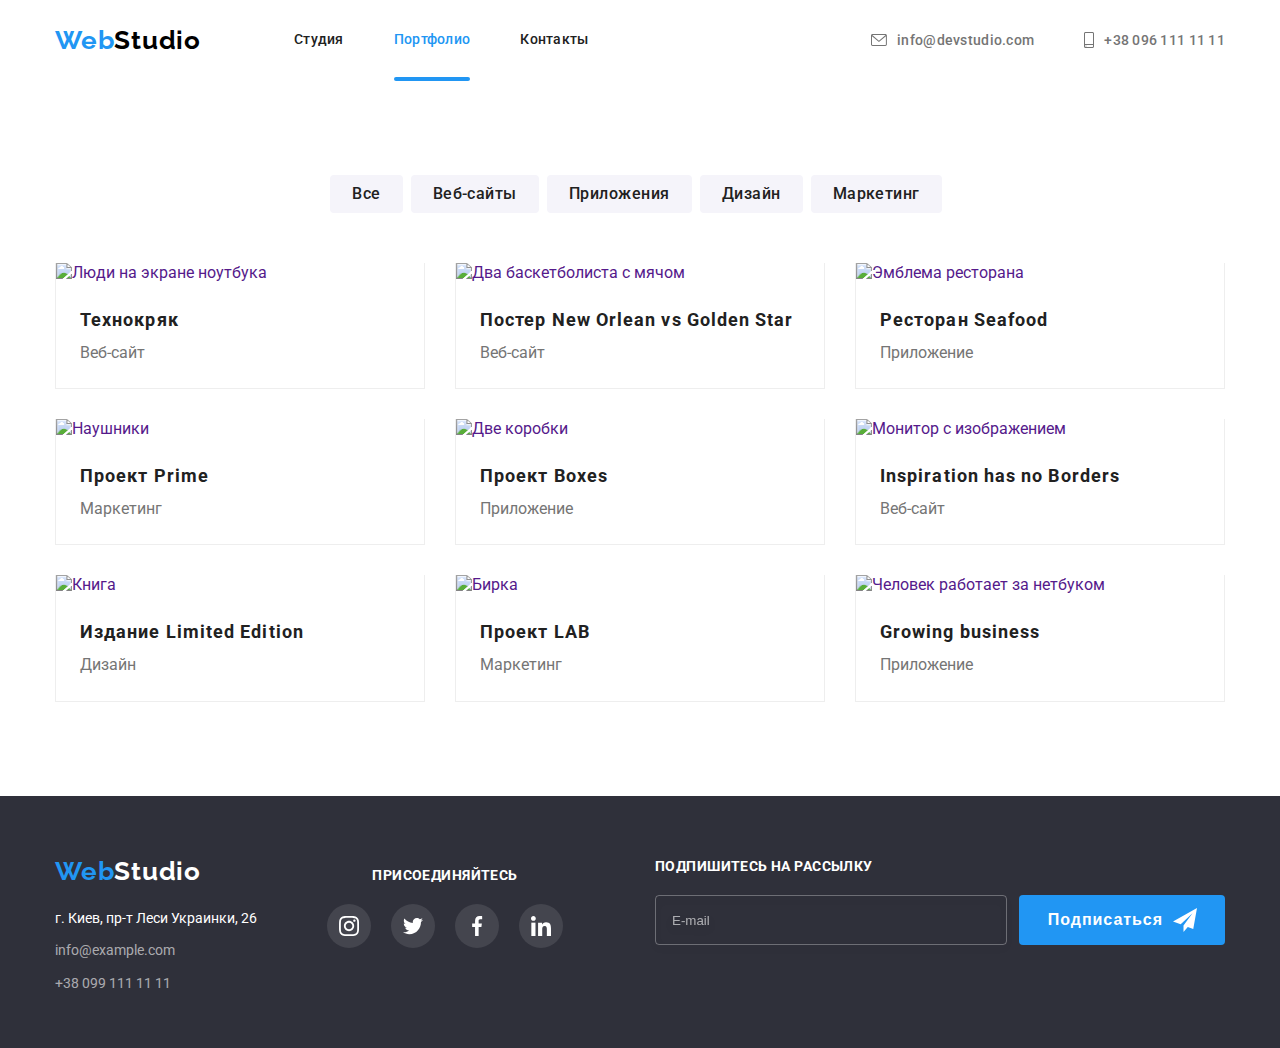
==== commit 71e64b14: "страничка портфолио каррент" ====
--- a/portfolio.html
+++ b/portfolio.html
@@ -21,8 +21,8 @@
         <nav class="navigation">
             <a href="./index.html" lang="en" target="" rel="" class="logo navigation__logo"><span class="logo--blue">Web</span>Studio</a>
                 <ul class="site-nav">
-                    <li class="site-nav__item"><a href="./studio.html" class="site-nav__link site-nav__link--current">Студия</a></li>
-                    <li class="site-nav__item"><a href="./portfolio.html" class="site-nav__link">Портфолио</a></li>
+                    <li class="site-nav__item"><a href="./studio.html" class="site-nav__link ">Студия</a></li>
+                    <li class="site-nav__item"><a href="./portfolio.html" class="site-nav__link site-nav__link--current">Портфолио</a></li>
                     <li class="site-nav__item"><a href="" class="site-nav__link">Контакты</a></li>
                 </ul>   
             <button type="button" class="burger-menu" data-menu-open>
@@ -155,7 +155,7 @@
                                             type="image/webp">
                                         <source media="(min-width:280px)" srcset="./images/mobile-basketball.jpg 1x, ./images/mobile-basketball@2x.jpg 2x">
                                         
-                                        <img src="./images/tablet-baseball.jpg" alt="Два баскетболиста с мячом" class="portfolio-cards__img">
+                                        <img src="./images/tablet-basketball.jpg" alt="Два баскетболиста с мячом" class="portfolio-cards__img">
                                     </picture>
                                     <p class="portfolio-list__text">Технокряк это современная площадка распространения коронавируса. Компании используют
                                         эту платформу для цифрового
@@ -398,6 +398,7 @@
 
 <footer class="footer">
     <div class="container footer__container">
+        <div class="footer-contacts-tablet">
         <div class="footer-contacts">
         <h2 class="footer__title">Подвал</h2>
         <a href="./index.html" lang="en" target="" rel="" class="logo footer__logo"><span class="logo--blue">Web</span><span class="logo--white">Studio</span></a></h2>
@@ -439,6 +440,7 @@
                         </a>
                     </li>
                 </ul>
+        </div>
         </div>
         <form class="form footer__form">
             <label for="user-email" class="form__label">Подпишитесь на рассылку</label>
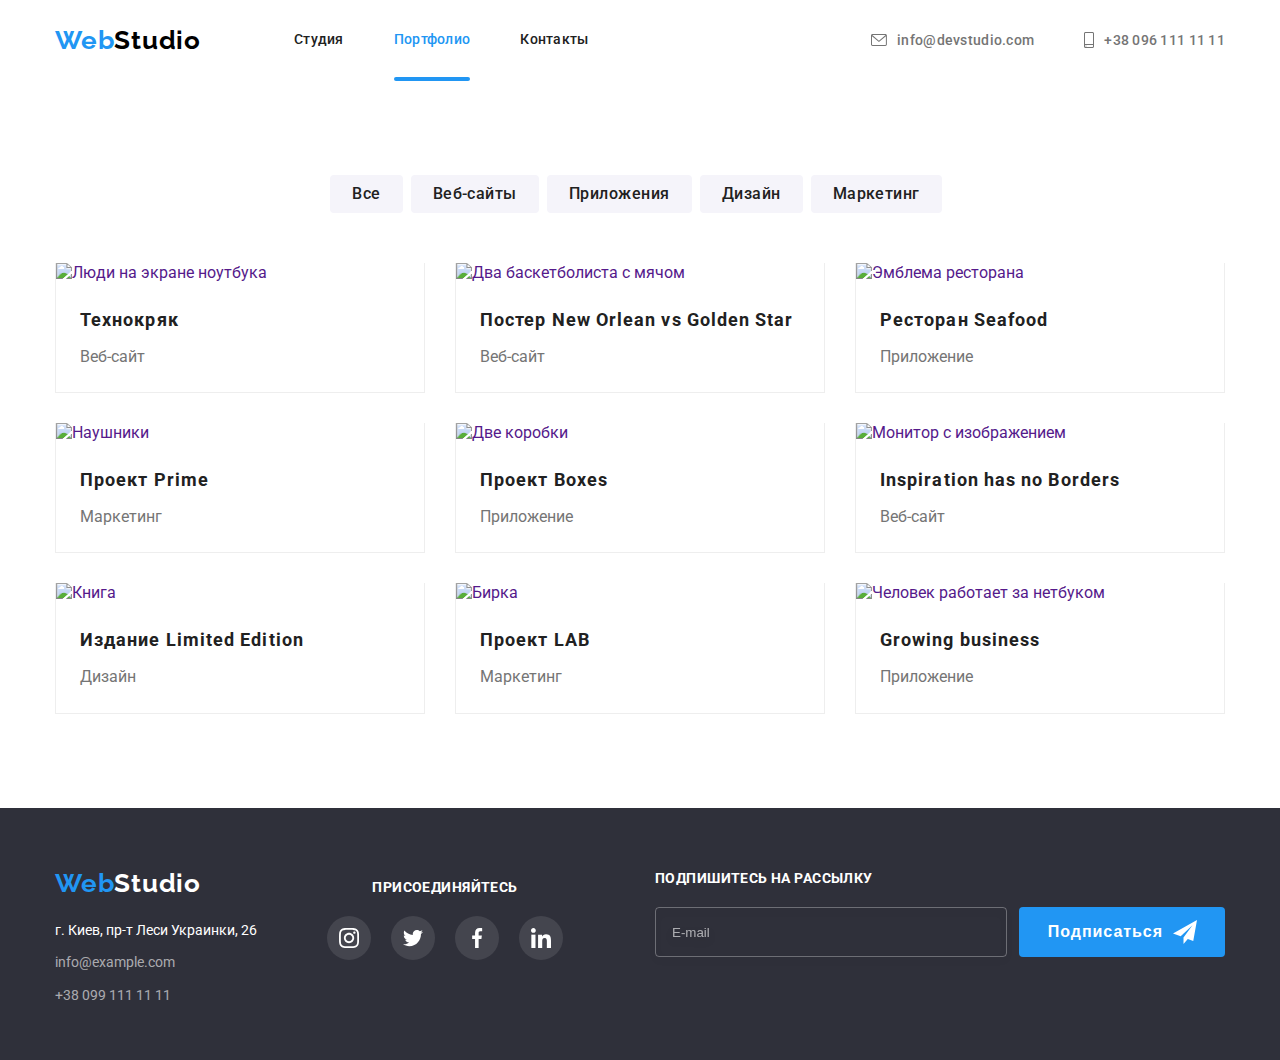
==== commit dbfd1e94: "подправил выезжание текста на карточках портфолио" ====
--- a/portfolio.html
+++ b/portfolio.html
@@ -21,7 +21,7 @@
         <nav class="navigation">
             <a href="./index.html" lang="en" target="" rel="" class="logo navigation__logo"><span class="logo--blue">Web</span>Studio</a>
                 <ul class="site-nav">
-                    <li class="site-nav__item"><a href="./studio.html" class="site-nav__link ">Студия</a></li>
+                    <li class="site-nav__item"><a href="./index.html" class="site-nav__link ">Студия</a></li>
                     <li class="site-nav__item"><a href="./portfolio.html" class="site-nav__link site-nav__link--current">Портфолио</a></li>
                     <li class="site-nav__item"><a href="" class="site-nav__link">Контакты</a></li>
                 </ul>   
@@ -59,8 +59,8 @@
         </button>
         <nav class="mobile-navigation navigation">
             <ul class="mobile-nav-list site-nav">
-                <li class="site-nav__item list"><a href="" class="site-nav__link site-nav__link--current">Студия</a></li>
-                <li class="site-nav__item list"><a href="./portfolio.html" class="site-nav__link">Портфолио</a></li>
+                <li class="site-nav__item list"><a href="./index.html" class="site-nav__link ">Студия</a></li>
+                <li class="site-nav__item list"><a href="./portfolio.html" class="site-nav__link site-nav__link--current">Портфолио</a></li>
                 <li class="site-nav__item list"><a href="" class="site-nav__link">Контакты</a></li>
             </ul>
         </nav>
--- a/css/main.min.css
+++ b/css/main.min.css
@@ -1,2 +1,2 @@
-:root{--main-black-color: #212121;--active-link: #2196f3;--paragraphs-and-contacts: #757575;--logo-black: #000000;--main-white: #ffffff;--footer-head-color-link-tel: rgba(255, 255, 255, 0.6);--hero-footer-background: #2f303a;--button-shadow: rgba(0, 0, 0, 0.15);--background-button: #f5f4fa;--secondary-font-family: "Raleway";--secondary-background-color: #f5f4fa;--border: #eeeeee;--hero-color-third: #c4c4c4;--logo-color: #afb1b8}.site-nav__link,.mobile-social__link{padding:8px 0;text-decoration:none;transition:color 250ms cubic-bezier(0.4, 0, 0.2, 1)}.site-nav__link:hover,.mobile-social__link:hover,.site-nav__link:focus,.mobile-social__link:focus{color:#2196f3}.footer-social__title,.form__label{color:#fff;font-weight:bold;font-size:14px;line-height:1.14;letter-spacing:0.03em;text-transform:uppercase;align-self:flex-start}.social{display:flex;justify-content:center;align-content:center;margin-top:16px}.visually-hidden{position:absolute !important;clip:rect(1px 1px 1px 1px);clip:rect(1px, 1px, 1px, 1px);padding:0 !important;border:0 !important;height:1px !important;width:1px !important;overflow:hidden}html{box-sizing:border-box}*,*::before,*::after{box-sizing:inherit}h1,h2,h3,h4,p,ul,li{margin-top:0;margin-bottom:0;padding-top:0;padding-bottom:0;padding-left:0}img{display:block;max-width:100%;height:auto}body{font-family:Roboto, sans-serif;color:#212121;margin:0}a{text-decoration:none}ul{list-style:none}header{padding-top:24px;padding-bottom:24px}address{font-style:normal}.list{list-style-type:none}.container{margin-left:auto;margin-right:auto;padding-left:15px;padding-right:15px}@media screen and (min-width: 479px){.container{width:480px;margin:0 auto}}@media screen and (min-width: 768px){.container{width:768px}}@media screen and (min-width: 1200px){.container{width:1200px}}.section{padding-top:60px;padding-bottom:60px}.section--white-background{background-color:var(--secondary-background-color)}@media screen and (min-width: 1200px){.section{padding-top:94px;padding-bottom:94px}}.section--we-do{padding-top:0}@media screen and (max-width: 1199px){.section--we-do{display:none}}@media screen and (min-width: 1200px){.section--we-do{display:block}}.logo{font-family:var(--secondary-font-family);font-weight:bold;display:block;font-size:26px;line-height:1.19;letter-spacing:.03em;color:var(--logo-black)}.logo--blue{color:var(--active-link)}.logo--white{color:var(--main-white)}.section__title{font-size:28px;line-height:1.18;font-weight:bold;text-align:center;margin-bottom:30px;margin-bottom:50px;font-size:36px;line-height:1.17}.section__title--disabled{display:none}.hero__button{background:var(--active-link);border:none;display:block;border-radius:4px;font-weight:bold;font-size:16px;line-height:1.87;letter-spacing:0.06em;color:var(--main-white);padding:10px 32px;margin:30px auto;font-family:inherit;cursor:pointer}.social{display:flex}.social__item:not(:last-child){margin-right:10px}.social__link{display:flex;justify-content:center;align-items:center;width:44px;height:44px;border-radius:50%;background-color:transparent;transition-property:background-color;transition-duration:250ms;transition-timing-function:cubic-bezier(0.4, 0, 0.2, 1)}.social__link:hover,.social__link:focus{background-color:var(--active-link)}.social__link:hover .social__svg,.social__link:focus .social__svg{fill:var(--main-white)}.social__svg{fill:var(--logo-color);transition-property:fill;transition-duration:250ms;transition-timing-function:cubic-bezier(0.4, 0, 0.2, 1)}.social-icons-link__svg--white{fill:#ffffff}.footer-social-list{display:flex}.footer-social-list__item:not(:last-child){margin-right:10px}.footer-social-list__link{display:flex;justify-content:center;align-items:center;width:44px;height:44px;border-radius:50%;background-color:transparent;transition-property:background-color;transition-duration:250ms;transition-timing-function:cubic-bezier(0.4, 0, 0.2, 1)}.footer-social-list__link:hover,.footer-social-list__link:focus{background-color:var(--active-link)}.footer-social-list__link{background-color:rgba(255,255,255,0.1);transition:background-color 250ms cubic-bezier(0.4, 0, 0.2, 1)}.footer-social-list__svg{fill:#ffffff}.footer-social-list__link:hover,.footer-social-list__link:focus{background-color:var(--active-link)}.button-list__button{padding-right:22px;padding-left:22px;padding-top:6px;padding-bottom:6px;background-color:var(--background-button);border-radius:4px;font-style:normal;font-weight:500;font-size:16px;line-height:1.62;border-style:none;letter-spacing:0.03em;color:var(--main-black-color);font-family:inherit;transition:background-color 250ms cubic-bezier(0.4, 0, 0.2, 1),color 250ms cubic-bezier(0.4, 0, 0.2, 1),box-shadow 250ms cubic-bezier(0.4, 0, 0.2, 1)}.button-list__button:hover,.button-list__button:focus{background-color:var(--active-link);cursor:pointer;color:var(--main-white);box-shadow:0px 4px 4px var(--button-shadow)}.backdrop{position:fixed;top:0;left:0;width:100vw;height:100vh;background-color:rgba(0,0,0,0.2);opacity:1;visibility:visible;transition:opacity 500ms linear, visibility 500ms linear}.backdrop.is-hidden{opacity:0;pointer-events:none;visibility:hidden}.close-button{position:absolute;display:flex;justify-content:center;align-items:center;background-color:transparent;border:1px solid rgba(0,0,0,0.1);border-radius:50%;width:30px;height:30px;top:8px;right:8px;cursor:pointer}.close-button:hover,.close-button:focus{border-color:var(--active-link)}.close-button:hover .close-button__icon,.close-button:focus .close-button__icon{fill:#2196f3}.modal{position:absolute;display:flex;padding:40px;width:528px;height:581px;transform:translate(-50%, -50%);top:50%;left:50%;background-color:#ffffff;box-shadow:0px 1px 3px rgba(0,0,0,0.12),0px 1px 1px rgba(0,0,0,0.14),0px 2px 1px rgba(0,0,0,0.2);border-radius:4px}@media screen and (max-width: 1199px){.modal{max-width:450px;max-height:609px}}@media screen and (min-width: 1200px){.modal{max-width:528px;max-height:581px}}.modal-form{display:flex;flex-direction:column;margin:auto}.modal-form__title{text-align:center;margin-bottom:12px;font-family:Roboto;font-weight:bold;font-size:20p;line-height:1.15;letter-spacing:.03em}.modal-form__label{font-size:12px;line-height:1.16;letter-spacing:.01em;margin-bottom:10px}.modal-form__wrapper{position:relative;display:block;margin-top:6px}.modal-form__wrapper--checkbox{display:inline-flex;position:relative;justify-content:center;margin-top:0px}.modal-form__checkbox{top:10px;left:16px}.modal-form__input{width:100%;height:40px;border:1px solid rgba(33,33,33,0.2);border-radius:4px;padding-left:42px;transition:border-color 250ms linear}.modal-form__input:focus{outline:var(--active-link);border-color:var(--active-link)}.modal-form__icon{position:absolute;display:block;top:50%;left:12px;transform:translateY(-50%);fill:black}.modal-form__input:focus+.modal-form__icon{fill:var(--active-link)}.modal-form__textarea{width:100%;height:120px;margin-top:6px;border:1px solid rgba(33,33,33,0.2);border-radius:4px;padding:12px 16px;resize:none;transition:background-color 250ms linear}.modal-form__textarea::placeholder{color:rgba(117,117,117,0.5)}.modal-form__textarea:focus{outline:var(--active-link);border-color:var(--active-link);resize:none}.modal-form__label--checkbox{display:flex;align-items:center;font-family:Roboto;font-size:14px;line-height:1.71;letter-spacing:.03em;margin-left:auto;margin-right:auto;margin-bottom:30px}.modal-form__checkbox:checked+.modal-form__label--checkbox::before{width:16px;height:15px;background-image:url(../images/icon_check.svg)}.modal-form__checkbox:focus+.modal-form__label--checkbox::before{outline:1px solid var(--active-link)}.modal-form__label--checkbox::before{display:block;content:"";width:16px;height:15px;cursor:pointer;margin-right:10px;background-image:url(../images/Vector-checkbox.svg)}.modal-form__link{text-decoration:underline;color:#2196f3}.modal-form__button{margin:0 auto;width:200px;height:50px;background:var(--active-link);border:none;display:block;border-radius:4px;font-weight:bold;font-size:16px;line-height:1.87;letter-spacing:0.06em;color:var(--main-white);padding:10px 55px;font-family:inherit;cursor:pointer;box-shadow:0px 4px 4px rgba(0,0,0,0.15)}.form__button{display:flex;align-items:center;border:none;border-radius:4px;padding-top:10px;padding-bottom:10px;padding-left:29px;padding-right:28px;font-weight:bold;font-size:16px;line-height:1.88;letter-spacing:.06em;color:var(--main-white);background-color:var(--active-link);cursor:pointer;text-align:center}.form__icon{fill:var(--main-white);width:24px;height:24px}.form__icon{margin-left:10px}.contacts__icon{fill:var(--paragraphs-and-contacts);transition-property:fill;transition-duration:250ms;transition-timing-function:cubic-bezier(0.4, 0, 0.2, 1);margin-right:10px}@media screen and (max-width: 767px){.header{padding-top:16px;padding-bottom:16px;max-height:60px}}@media screen and (min-width: 768px){.header{padding-top:21px;padding-bottom:21px}.header__container{display:flex;align-items:center;justify-content:space-between}}@media screen and (min-width: 1200px){.header{padding-top:24px;padding-bottom:25px}}.navigation{display:flex;align-items:center;justify-content:space-between;font-weight:500;font-size:14px;line-height:1.14;letter-spacing:0.02em;color:var(--main-text-color);list-style-type:none}@media screen and (min-width: 768px){.navigation{display:flex;align-items:center;justify-content:center}}.navigation__logo-text{color:var(--logo-color)}.site-nav{margin-left:88px}@media screen and (max-width: 767px){.site-nav{display:none}}@media screen and (min-width: 768px){.site-nav{display:flex;align-items:center;justify-content:center}}@media screen and (min-width: 1200px){.site-nav{display:flex;align-items:center;justify-content:center;margin-left:93px}}@media screen and (max-width: 767px){.site-nav__item:not(:last-child){margin-bottom:32px}}@media screen and (min-width: 768px){.site-nav__item+.site-nav__item{margin-left:50px}}.site-nav__link{display:block;color:var(--main-black-color);text-decoration:none}.site-nav__link--current{position:relative;color:var(--active-link)}@media screen and (min-width: 768px){.site-nav__link--current::after{position:absolute;content:"";display:block;bottom:-25px;border-radius:2px;width:100%;height:4px;background-color:var(--active-link)}}@media screen and (max-width: 767px){.contacts{display:none}}@media screen and (min-width: 768px){.contacts{margin-left:auto}}@media screen and (min-width: 1200px){.contacts{display:flex;align-items:center;justify-content:center;margin-left:auto;padding-top:0;padding-bottom:0}}@media screen and (max-width: 767px){.contacts__item:not(:last-child){margin-bottom:32px}}@media screen and (min-width: 768px) and (max-width: 1199px){.contacts__item:not(:last-child){margin-bottom:10px}}@media screen and (min-width: 1200px){.contacts__item+.contacts__item{margin-left:50px}}.contacts__link{font-weight:500;color:#757575;text-decoration:none;letter-spacing:0.02em;color:var(--paragraphs-and-contacts);transition-property:color;transition-duration:250ms;transition-timing-function:cubic-bezier(0.4, 0, 0.2, 1)}.contacts__link:hover,.contacts__link:focus{color:#2196f3}.contacts__link:hover .contacts__icon,.contacts__link:focus .contacts__icon{fill:var(--active-link)}@media screen and (max-width: 767px){.contacts__link{font-size:24px;line-height:1.17}}@media screen and (min-width: 768px){.contacts__link{font-size:12px;line-height:1.17;display:flex;align-items:center;justify-content:start}}@media screen and (min-width: 1200px){.contacts__link{font-size:14px;line-height:1.2;display:flex;align-items:center;justify-content:center}}.contacts__link--mob{font-size:34px;line-height:1.18;color:#2196f3}.burger-menu{background-color:transparent;border:none;width:40px;height:40px;padding:0;cursor:pointer;transform:fill 250ms cubic-bezier(0.4, 0, 0.2, 1)}.burger-menu:hover,.burger-menu:focus .burger-menu__icon-item{fill:#2196f3}@media screen and (min-width: 768px){.burger-menu{display:none}}.burger-menu__icon{width:100%;height:100%}@media screen and (max-width: 767px){.mobile-menu{position:fixed;display:flex;flex-direction:column;justify-content:space-between;z-index:1000;left:0;top:0;width:100vw;height:100vh;padding:48px 40px;background-color:#fff;opacity:0;visibility:hidden;pointer-events:none;transition:opacity 250ms cubic-bezier(0.4, 0, 0.2, 1),visibility 250ms cubic-bezier(0.4, 0, 0.2, 1)}}@media screen and (min-width: 768px){.mobile-menu{display:none}}.mobile-menu.is-open{opacity:1;visibility:visible;pointer-events:auto}.mobile-menu__close-button{border:none;background-color:transparent;padding:0;position:absolute;top:10px;right:15px;width:40px;height:40px}.mobile-menu__close-button:hover,.mobile-menu__close-button:focus .mobile-menu__icon-cross{fill:#2196f3}.mobile-menu__icon{width:100%;height:100%}@media screen and (max-width: 767px){.mobile-navigation{display:block;font-size:40px;line-height:1.18}}@media screen and (max-width: 767px){.mobile-nav-list{display:block;margin-left:0}}@media screen and (max-width: 767px){.mobile-auth-list{display:block;margin-bottom:64px}}.mobile-social{display:flex;align-items:center;justify-content:flex-start}.mobile-social__item{position:relative}.mobile-social__item+.mobile-social__item{margin-left:20px}.mobile-social__item:not(:last-child)::after{position:absolute;content:"";display:block;border:1px solid rgba(33,33,33,0.2);width:22px;left:100%;top:50%;transform:rotate(90deg)}.mobile-social__link{color:#2196f3;font-size:18px;line-height:1.22;letter-spacing:0.02em}.hero{letter-spacing:0.06em;text-align:center;display:flex;align-items:center;background-color:#c4c4c4;padding-top:118px;padding-bottom:118px;max-height:400px;background-position:center;background-size:cover;margin:0 auto}@media screen and (max-width: 767px){.hero{background-image:linear-gradient(rgba(47,48,58,0.4), rgba(47,48,58,0.4)),url("../images/mobile-hero.jpg")}}@media screen and (min-device-pixel-ratio: 2) and (max-width: 767px), (min-resolution: 192dpi) and (max-width: 767px), (min-resolution: 2dppx) and (max-width: 767px){.hero{background-image:linear-gradient(rgba(47,48,58,0.4), rgba(47,48,58,0.4)),url(../images/mobile-hero@2x.jpg)}}@media screen and (min-width: 768px){.hero{background-image:linear-gradient(rgba(47,48,58,0.4), rgba(47,48,58,0.4)),url(../images/tablet-hero.jpg)}}@media screen and (min-device-pixel-ratio: 2) and (min-width: 768px), (min-resolution: 192dpi) and (min-width: 768px), (min-resolution: 2dppx) and (min-width: 768px){.hero{background-image:linear-gradient(rgba(47,48,58,0.4), rgba(47,48,58,0.4)),url(../images/tablet-hero@2x.jpg)}}@media screen and (min-width: 1200px){.hero{background-image:linear-gradient(rgba(47,48,58,0.4), rgba(47,48,58,0.4)),url(../images/desktop-hero.jpg);padding-top:200px;padding-bottom:200px;max-height:600px}}@media screen and (min-device-pixel-ratio: 2) and (min-width: 1200px), (min-resolution: 192dpi) and (min-width: 1200px), (min-resolution: 2dppx) and (min-width: 1200px){.hero{background-image:linear-gradient(rgba(47,48,58,0.4), rgba(47,48,58,0.4)),url(../images/desktop-hero@2x.jpg)}}.hero__title{margin-bottom:30px;font-weight:900;font-size:26px;line-height:1.6;color:#fff;text-transform:uppercase}@media screen and (min-width: 1200px){.hero__title{font-size:44px;line-height:1.4}}.footer__title{display:none}.footer{padding-top:60px;padding-bottom:60px;background-color:#2f303a;background-position:center;max-height:603px}@media screen and (max-width: 480px){.footer{max-width:480px}}@media screen and (min-width: 1200px){.footer{max-height:252px}}@media screen and (max-width: 767px){.footer__container{max-width:450px}}@media screen and (min-width: 1200px){.footer__container{display:flex;justify-content:space-between}}@media screen and (min-width: 768px){.footer-contacts{align-items:baseline;justify-content:space-around;flex-direction:column}}@media screen and (min-width: 768px) and (max-width: 1199px){.footer-contacts{margin-left:78px}}@media screen and (min-width: 768px){.footer-contacts-tablet{display:flex;justify-content:space-between;align-items:baseline}}@media screen and (max-width: 768px){.footer-social{margin-right:87px}}.footer__logo{margin-bottom:20px}@media screen and (min-width: 320px) and (max-width: 1199px){.footer__logo{text-align:center}}.logo--white{color:#fff}.address{font-size:14px;line-height:1.7;font-style:normal}@media screen and (min-width: 320px) and (max-width: 1199px){.address{text-align:center}}.address__text{display:block;color:#fff;text-decoration:none;margin-bottom:8px}@media screen and (min-width: 1200px){.address__text{margin-bottom:9px}}.address__link{color:rgba(255,255,255,0.6);display:block;text-decoration:none;margin-bottom:8px}@media screen and (min-width: 1200px){.address__link{margin-bottom:9px}}.footer-social{height:80px;display:flex;flex-direction:column;align-items:center}@media screen and (max-width: 767px){.footer-social{margin:60px auto}}@media screen and (min-width: 1200px){.footer-social{margin-left:70px}}@media screen and (max-width: 767px){.footer-social__title{margin:0 auto}}@media screen and (min-width: 768px){.footer-social__title{align-self:center}}.footer-social-list{display:flex;margin-top:20px}.footer-social-list__item{display:flex;align-items:center;justify-content:center;width:44px;height:44px;margin-left:10px;flex-basis:calc((100%-40px) / 4)}.footer-social-list__item:nth-child(1){margin-left:0}.footer-social-list__link{display:flex;align-items:center;justify-content:center;width:100%;height:100%;border-radius:50%;background-color:rgba(255,255,255,0.1);fill:#fff;transition:background-color 250ms cubic-bezier(0.4, 0, 0.2, 1),fill 250ms cubic-bezier(0.4, 0, 0.2, 1)}.footer-social-list__link:hover,.footer-social-list__link:focus{background-color:#2196f3;fill:#fff}.footer-social-list__svg{width:20px;height:20px;align-self:center;margin:0 auto}.form{max-width:450px}@media screen and (max-width: 767px){.form{display:flex;align-items:center;justify-content:center;flex-direction:column}}@media screen and (max-width: 1199px){.form{margin:60px auto;text-align:center}}@media screen and (min-width: 1200px){.form{margin-left:auto;max-width:570px}}@media screen and (max-width: 1199px){.form__label{display:block;margin:0 auto;margin-bottom:20px}}@media screen and (max-width: 1199px){.form-thumb{display:flex;align-items:center;justify-content:center;flex-direction:column;width:100%}}@media screen and (min-width: 1200px){.form-thumb{display:flex;align-items:baseline;justify-content:center;margin-top:20px}}.form__input{height:50px;padding:15px 16px;border:1px solid rgba(255,255,255,0.3);border-radius:4px;filter:drop-shadow(0px 4px 4px rgba(0,0,0,0.15));background-color:transparent;color:#fff}.form__input::placeholder{color:rgba(255,255,255,0.6)}@media screen and (max-width: 1199px){.form__input{width:100%;margin-bottom:20px}}@media screen and (min-width: 1200px){.form__input{width:358px;margin-right:12px}}.form__button{display:flex;align-items:center;justify-content:center;padding-top:10px;padding-bottom:10px;padding-left:29px;padding-right:28px}.form__icon{width:24px;height:24px;margin-left:10px}.features__title{font-weight:bold;font-size:14px;line-height:1.14;letter-spacing:.03em;text-transform:uppercase;color:var(--main-black-color);text-align:center;margin-bottom:10px}.features__text{font-size:14px;line-height:1.72;letter-spacing:.03em;color:var(--paragraphs-and-contacts);margin-bottom:30px}.features__icon{background-color:var(--secondary-background-color);max-width:450px;height:120px;display:flex;margin-right:0;justify-content:center;align-items:center;margin-bottom:30px;border-radius:4px}@media screen and (min-width: 768px){.features{display:flex;flex-wrap:wrap;margin-top:-30px;margin-left:-30px}.features__item{margin-left:30px;margin-top:30px;flex-basis:calc((100% - 60px) / 2)}.features__text{margin-bottom:0}.features__title{text-align:start}}@media screen and (min-width: 1200px){.features{flex-wrap:nowrap}.features__item:not(:last-child){margin-right:30px}}@media screen and (min-width: 1200px){.works{display:flex}.works__item{justify-content:space-between;position:relative}.works__item:not(:last-child){margin-right:30px}.works__item{justify-content:space-between;position:relative}.works__item:not(:last-child){margin-right:30px}.works__thumb{position:absolute;display:flex;justify-content:center;align-items:center;width:100%;height:70px;background-color:rgba(47,48,58,0.8);bottom:0;right:0;overflow:auto}.works__text{text-transform:uppercase;color:#ffffff;font-family:inherit;font-style:normal;font-weight:bold;font-size:14px;line-height:1.14;letter-spacing:.03em}}.team__img{display:block;width:100%}.team__item{line-height:1.2}@media screen and (max-width: 767px){.team__item:not(:last-child){margin-bottom:30px}}@media screen and (min-width: 768px) and (max-width: 1199px){.team{display:flex;flex-wrap:wrap;margin-left:-30px;margin-top:-30px}.team__item{flex-basis:calc((100% - 60px) / 2);margin-left:30px;margin-top:30px}}@media screen and (min-width: 1200px){.team{display:flex}.team__item:not(:last-child){margin-right:30px}}.team__thumb{display:flex;align-items:center;justify-content:center;flex-direction:column;padding-top:30px;padding-bottom:30px;background-color:#fff;box-shadow:0px 1px 3px rgba(0,0,0,0.12),0px 1px 1px rgba(0,0,0,0.14),0px 2px 1px rgba(0,0,0,0.2);border-radius:0px 0px 4px 4px}.team__title{font-weight:500;font-size:16px;text-align:center}.team__text{margin-top:10px;font-size:16px;color:#757575;text-align:center}.social__item{display:flex;align-items:center;justify-content:center;width:44px}.social__link{display:flex;width:44px;height:44px;border-radius:50%;fill:#afb1b8;transition:background-color 250ms cubic-bezier(0.4, 0, 0.2, 1),fill 250ms cubic-bezier(0.4, 0, 0.2, 1)}.social__link:hover,.social__link:focus{background-color:#2196f3;fill:#fff;height:44px;width:44px;border-radius:50%}.social__svg{width:20px;height:20px;align-self:center;margin:0 auto}.customers{display:flex;align-items:center;justify-content:start;margin:0 auto;justify-content:center}@media screen and (min-width: 320px){.customers{flex-wrap:wrap;margin:-15px;margin-top:15px}}@media screen and (min-width: 768px){.customers{flex-wrap:wrap;margin:-15px;margin-top:15px;margin:0 auto;max-width:738px;justify-content:start}}@media screen and (min-width: 1200px){.customers{max-width:1170px;justify-content:start}}.customers__item{display:flex;height:92px;margin:15px}@media screen and (min-width: 320px) and (max-width: 767px){.customers__item{flex-basis:calc((100%-30px) / 2);max-width:210px}.customers__item:nth-child(-n+2){margin-top:0}.customers__item:nth-child(n+5){margin-bottom:0}.customers__item:nth-child(odd){margin-left:0}.customers__item:nth-child(even){margin-right:0}}@media screen and (min-width: 768px) and (max-width: 1199px){.customers__item{max-width:226px;flex-basis:calc((100%-60px) / 3)}.customers__item:nth-child(-3n+4){margin-left:0}.customers__item:nth-child(3n){margin-right:0}.customers__item:nth-child(-n+3){margin-top:0}.customers__item:nth-child(n+4){margin-bottom:0}}@media screen and (min-width: 1200px){.customers__item{max-width:170px;flex-basis:calc((100%-300px) / 6);margin-top:0;margin-bottom:0}.customers__item:first-child{margin-left:0}.customers__item:last-child{margin-right:0}}.customers__link{display:flex;width:100%;height:100%;fill:#afb1b8;border:1px solid #afb1b8;border-radius:4px;align-items:center;transition:border 250ms cubic-bezier(0.4, 0, 0.2, 1),fill 250ms cubic-bezier(0.4, 0, 0.2, 1)}.customers__link:hover,.customers__link:focus{border:1px solid #2196f3;fill:#2196f3}.customers__icon{width:106px;height:60px;margin:0 auto}.header--portfolio{border-bottom:1px solid #ececec}@media screen and (max-width: 1199px){.section--mobile{padding-top:60px;padding-bottom:60px}}.button-list{display:flex;flex-wrap:wrap;margin-bottom:40px}@media screen and (min-width: 768px){.button-list{display:flex;align-items:center;justify-content:center;margin-bottom:30px}}@media screen and (min-width: 1200px){.button-list{margin-bottom:50px}}.button-list__item{margin-right:8px}@media screen and (max-width: 767px){.button-list__item:last-child{margin-right:0}.button-list__item:nth-child(-n+3){margin-bottom:15px}}.button-list__button{padding:6px 22px;font-weight:500;font-size:16px;line-height:1.6;background-color:#f5f4fa;color:#212121;transition:background-color 250ms cubic-bezier(0.4, 0, 0.2, 1),color 250ms cubic-bezier(0.4, 0, 0.2, 1),box-shadow 250ms cubic-bezier(0.4, 0, 0.2, 1)}.button-list__button:hover,.button-list__button:focus{background-color:#2196f3;color:#fff;box-shadow:0px 3px 1px rgba(0,0,0,0.1),0px 1px 2px rgba(0,0,0,0.08),0px 2px 2px rgba(0,0,0,0.12)}@media screen and (min-width: 480px) and (max-width: 767px){.portfolio-list__item:not(:last-child){margin-bottom:30px}}@media screen and (min-width: 768px) and (max-width: 1199px){.portfolio-list{display:flex;flex-wrap:wrap;margin-top:-30px;margin-left:-30px}}@media screen and (min-width: 1200px){.portfolio-list{display:flex;flex-wrap:wrap;margin-top:-30px;margin-left:-30px}}.portfolio-list__item{border-bottom:1px solid #eeeeee;border-left:1px solid #eeeeee;border-right:1px solid #eeeeee}@media screen and (min-width: 768px) and (max-width: 1199px){.portfolio-list__item{flex-basis:calc((100% - 60px) / 2);margin-top:30px;margin-left:30px}}@media screen and (min-width: 1200px){.portfolio-list__item{flex-basis:calc((100% - 90px) / 3);margin-top:30px;margin-left:30px}}.portfolio-list__link{display:block;text-decoration:none;transition:box-shadow 250ms cubic-bezier(0.4, 0, 0.2, 1)}.portfolio-list__link:hover,.portfolio-list__link:focus{box-shadow:0px 1px 1px rgba(0,0,0,0.12),0px 4px 4px rgba(0,0,0,0.06),1px 4px 6px rgba(0,0,0,0.16)}.portfolio-list__link:hover .portfolio-list__text,.portfolio-list__link:focus .portfolio-list__text{opacity:1;height:100%}.portfolio-list__thumb{position:relative}.portfolio-list__img{display:block;width:100%}.portfolio-list__text{position:absolute;width:100%;height:0%;bottom:0;left:0;padding:63px 24px;font-size:18px;line-height:1.55;color:#fff;background-color:rgba(33,150,243,0.9);opacity:0;overflow:auto;transition:opacity 250ms cubic-bezier(0.4, 0, 0.2, 1),height 250ms cubic-bezier(0.4, 0, 0.2, 1)}.portfolio-list__name{padding:20px 24px}.portfolio-list__title{white-space:nowrap;font-weight:bold;font-size:18px;line-height:2;letter-spacing:0.06em;color:#212121}.portfolio-list__text--short{font-size:16px;line-height:1.9;color:#757575}
+:root{--main-black-color: #212121;--active-link: #2196f3;--paragraphs-and-contacts: #757575;--logo-black: #000000;--main-white: #ffffff;--footer-head-color-link-tel: rgba(255, 255, 255, 0.6);--hero-footer-background: #2f303a;--button-shadow: rgba(0, 0, 0, 0.15);--background-button: #f5f4fa;--secondary-font-family: "Raleway";--secondary-background-color: #f5f4fa;--border: #eeeeee;--hero-color-third: #c4c4c4;--logo-color: #afb1b8}.site-nav__link,.mobile-social__link{padding:8px 0;text-decoration:none;transition:color 250ms cubic-bezier(0.4, 0, 0.2, 1)}.site-nav__link:hover,.mobile-social__link:hover,.site-nav__link:focus,.mobile-social__link:focus{color:#2196f3}.footer-social__title,.form__label{color:#fff;font-weight:bold;font-size:14px;line-height:1.14;letter-spacing:0.03em;text-transform:uppercase;align-self:flex-start}.social{display:flex;justify-content:center;align-content:center;margin-top:16px}.visually-hidden{position:absolute !important;clip:rect(1px 1px 1px 1px);clip:rect(1px, 1px, 1px, 1px);padding:0 !important;border:0 !important;height:1px !important;width:1px !important;overflow:hidden}html{box-sizing:border-box}*,*::before,*::after{box-sizing:inherit}h1,h2,h3,h4,p,ul,li{margin-top:0;margin-bottom:0;padding-top:0;padding-bottom:0;padding-left:0}img{display:block;max-width:100%;height:auto}body{font-family:Roboto, sans-serif;color:#212121;margin:0}a{text-decoration:none}ul{list-style:none}header{padding-top:24px;padding-bottom:24px}address{font-style:normal}.list{list-style-type:none}.container{margin-left:auto;margin-right:auto;padding-left:15px;padding-right:15px}@media screen and (min-width: 479px){.container{width:480px;margin:0 auto}}@media screen and (min-width: 768px){.container{width:768px}}@media screen and (min-width: 1200px){.container{width:1200px}}.section{padding-top:60px;padding-bottom:60px}.section--white-background{background-color:var(--secondary-background-color)}@media screen and (min-width: 1200px){.section{padding-top:94px;padding-bottom:94px}}.section--we-do{padding-top:0}@media screen and (max-width: 1199px){.section--we-do{display:none}}@media screen and (min-width: 1200px){.section--we-do{display:block}}.logo{font-family:var(--secondary-font-family);font-weight:bold;display:block;font-size:26px;line-height:1.19;letter-spacing:.03em;color:var(--logo-black)}.logo--blue{color:var(--active-link)}.logo--white{color:var(--main-white)}.section__title{font-size:28px;line-height:1.18;font-weight:bold;text-align:center;margin-bottom:30px;margin-bottom:50px;font-size:36px;line-height:1.17}.section__title--disabled{display:none}.hero__button{background:var(--active-link);border:none;display:block;border-radius:4px;font-weight:bold;font-size:16px;line-height:1.87;letter-spacing:0.06em;color:var(--main-white);padding:10px 32px;margin:30px auto;font-family:inherit;cursor:pointer}.social{display:flex}.social__item:not(:last-child){margin-right:10px}.social__link{display:flex;justify-content:center;align-items:center;width:44px;height:44px;border-radius:50%;background-color:transparent;transition-property:background-color;transition-duration:250ms;transition-timing-function:cubic-bezier(0.4, 0, 0.2, 1)}.social__link:hover,.social__link:focus{background-color:var(--active-link)}.social__link:hover .social__svg,.social__link:focus .social__svg{fill:var(--main-white)}.social__svg{fill:var(--logo-color);transition-property:fill;transition-duration:250ms;transition-timing-function:cubic-bezier(0.4, 0, 0.2, 1)}.social-icons-link__svg--white{fill:#ffffff}.footer-social-list{display:flex}.footer-social-list__item:not(:last-child){margin-right:10px}.footer-social-list__link{display:flex;justify-content:center;align-items:center;width:44px;height:44px;border-radius:50%;background-color:transparent;transition-property:background-color;transition-duration:250ms;transition-timing-function:cubic-bezier(0.4, 0, 0.2, 1)}.footer-social-list__link:hover,.footer-social-list__link:focus{background-color:var(--active-link)}.footer-social-list__link{background-color:rgba(255,255,255,0.1);transition:background-color 250ms cubic-bezier(0.4, 0, 0.2, 1)}.footer-social-list__svg{fill:#ffffff}.footer-social-list__link:hover,.footer-social-list__link:focus{background-color:var(--active-link)}.button-list__button{padding-right:22px;padding-left:22px;padding-top:6px;padding-bottom:6px;background-color:var(--background-button);border-radius:4px;font-style:normal;font-weight:500;font-size:16px;line-height:1.62;border-style:none;letter-spacing:0.03em;color:var(--main-black-color);font-family:inherit;transition:background-color 250ms cubic-bezier(0.4, 0, 0.2, 1),color 250ms cubic-bezier(0.4, 0, 0.2, 1),box-shadow 250ms cubic-bezier(0.4, 0, 0.2, 1)}.button-list__button:hover,.button-list__button:focus{background-color:var(--active-link);cursor:pointer;color:var(--main-white);box-shadow:0px 4px 4px var(--button-shadow)}.backdrop{position:fixed;top:0;left:0;width:100vw;height:100vh;background-color:rgba(0,0,0,0.2);opacity:1;visibility:visible;transition:opacity 500ms linear, visibility 500ms linear}.backdrop.is-hidden{opacity:0;pointer-events:none;visibility:hidden}.close-button{position:absolute;display:flex;justify-content:center;align-items:center;background-color:transparent;border:1px solid rgba(0,0,0,0.1);border-radius:50%;width:30px;height:30px;top:8px;right:8px;cursor:pointer}.close-button:hover,.close-button:focus{border-color:var(--active-link)}.close-button:hover .close-button__icon,.close-button:focus .close-button__icon{fill:#2196f3}.modal{position:absolute;display:flex;padding:40px;width:528px;height:581px;transform:translate(-50%, -50%);top:50%;left:50%;background-color:#ffffff;box-shadow:0px 1px 3px rgba(0,0,0,0.12),0px 1px 1px rgba(0,0,0,0.14),0px 2px 1px rgba(0,0,0,0.2);border-radius:4px}@media screen and (max-width: 1199px){.modal{max-width:450px;max-height:609px}}@media screen and (min-width: 1200px){.modal{max-width:528px;max-height:581px}}.modal-form{display:flex;flex-direction:column;margin:auto}.modal-form__title{text-align:center;margin-bottom:12px;font-family:Roboto;font-weight:bold;font-size:20p;line-height:1.15;letter-spacing:.03em}.modal-form__label{font-size:12px;line-height:1.16;letter-spacing:.01em;margin-bottom:10px}.modal-form__wrapper{position:relative;display:block;margin-top:6px}.modal-form__wrapper--checkbox{display:inline-flex;position:relative;justify-content:center;margin-top:0px}.modal-form__checkbox{top:10px;left:16px}.modal-form__input{width:100%;height:40px;border:1px solid rgba(33,33,33,0.2);border-radius:4px;padding-left:42px;transition:border-color 250ms linear}.modal-form__input:focus{outline:var(--active-link);border-color:var(--active-link)}.modal-form__icon{position:absolute;display:block;top:50%;left:12px;transform:translateY(-50%);fill:black}.modal-form__input:focus+.modal-form__icon{fill:var(--active-link)}.modal-form__textarea{width:100%;height:120px;margin-top:6px;border:1px solid rgba(33,33,33,0.2);border-radius:4px;padding:12px 16px;resize:none;transition:background-color 250ms linear}.modal-form__textarea::placeholder{color:rgba(117,117,117,0.5)}.modal-form__textarea:focus{outline:var(--active-link);border-color:var(--active-link);resize:none}.modal-form__label--checkbox{display:flex;align-items:center;font-family:Roboto;font-size:14px;line-height:1.71;letter-spacing:.03em;margin-left:auto;margin-right:auto;margin-bottom:30px}.modal-form__checkbox:checked+.modal-form__label--checkbox::before{width:16px;height:15px;background-image:url(../images/icon_check.svg)}.modal-form__checkbox:focus+.modal-form__label--checkbox::before{outline:1px solid var(--active-link)}.modal-form__label--checkbox::before{display:block;content:"";width:16px;height:15px;cursor:pointer;margin-right:10px;background-image:url(../images/Vector-checkbox.svg)}.modal-form__link{text-decoration:underline;color:#2196f3}.modal-form__button{margin:0 auto;width:200px;height:50px;background:var(--active-link);border:none;display:block;border-radius:4px;font-weight:bold;font-size:16px;line-height:1.87;letter-spacing:0.06em;color:var(--main-white);padding:10px 55px;font-family:inherit;cursor:pointer;box-shadow:0px 4px 4px rgba(0,0,0,0.15)}.form__button{display:flex;align-items:center;border:none;border-radius:4px;padding-top:10px;padding-bottom:10px;padding-left:29px;padding-right:28px;font-weight:bold;font-size:16px;line-height:1.88;letter-spacing:.06em;color:var(--main-white);background-color:var(--active-link);cursor:pointer;text-align:center}.form__icon{fill:var(--main-white);width:24px;height:24px}.form__icon{margin-left:10px}.contacts__icon{fill:var(--paragraphs-and-contacts);transition-property:fill;transition-duration:250ms;transition-timing-function:cubic-bezier(0.4, 0, 0.2, 1);margin-right:10px}@media screen and (max-width: 767px){.header{padding-top:16px;padding-bottom:16px;max-height:60px}}@media screen and (min-width: 768px){.header{padding-top:21px;padding-bottom:21px}.header__container{display:flex;align-items:center;justify-content:space-between}}@media screen and (min-width: 1200px){.header{padding-top:24px;padding-bottom:25px}}.navigation{display:flex;align-items:center;justify-content:space-between;font-weight:500;font-size:14px;line-height:1.14;letter-spacing:0.02em;color:var(--main-text-color);list-style-type:none}@media screen and (min-width: 768px){.navigation{display:flex;align-items:center;justify-content:center}}.navigation__logo-text{color:var(--logo-color)}.site-nav{margin-left:88px}@media screen and (max-width: 767px){.site-nav{display:none}}@media screen and (min-width: 768px){.site-nav{display:flex;align-items:center;justify-content:center}}@media screen and (min-width: 1200px){.site-nav{display:flex;align-items:center;justify-content:center;margin-left:93px}}@media screen and (max-width: 767px){.site-nav__item:not(:last-child){margin-bottom:32px}}@media screen and (min-width: 768px){.site-nav__item+.site-nav__item{margin-left:50px}}.site-nav__link{display:block;color:var(--main-black-color);text-decoration:none}.site-nav__link--current{position:relative;color:var(--active-link)}@media screen and (min-width: 768px){.site-nav__link--current::after{position:absolute;content:"";display:block;bottom:-25px;border-radius:2px;width:100%;height:4px;background-color:var(--active-link)}}@media screen and (max-width: 767px){.contacts{display:none}}@media screen and (min-width: 768px){.contacts{margin-left:auto}}@media screen and (min-width: 1200px){.contacts{display:flex;align-items:center;justify-content:center;margin-left:auto;padding-top:0;padding-bottom:0}}@media screen and (max-width: 767px){.contacts__item:not(:last-child){margin-bottom:32px}}@media screen and (min-width: 768px) and (max-width: 1199px){.contacts__item:not(:last-child){margin-bottom:10px}}@media screen and (min-width: 1200px){.contacts__item+.contacts__item{margin-left:50px}}.contacts__link{font-weight:500;color:#757575;text-decoration:none;letter-spacing:0.02em;color:var(--paragraphs-and-contacts);transition-property:color;transition-duration:250ms;transition-timing-function:cubic-bezier(0.4, 0, 0.2, 1)}.contacts__link:hover,.contacts__link:focus{color:#2196f3}.contacts__link:hover .contacts__icon,.contacts__link:focus .contacts__icon{fill:var(--active-link)}@media screen and (max-width: 767px){.contacts__link{font-size:24px;line-height:1.17}}@media screen and (min-width: 768px){.contacts__link{font-size:12px;line-height:1.17;display:flex;align-items:center;justify-content:start}}@media screen and (min-width: 1200px){.contacts__link{font-size:14px;line-height:1.2;display:flex;align-items:center;justify-content:center}}.contacts__link--mob{font-size:34px;line-height:1.18;color:#2196f3}.burger-menu{background-color:transparent;border:none;width:40px;height:40px;padding:0;cursor:pointer;transform:fill 250ms cubic-bezier(0.4, 0, 0.2, 1)}.burger-menu:hover,.burger-menu:focus .burger-menu__icon-item{fill:#2196f3}@media screen and (min-width: 768px){.burger-menu{display:none}}.burger-menu__icon{width:100%;height:100%}@media screen and (max-width: 767px){.mobile-menu{position:fixed;display:flex;flex-direction:column;justify-content:space-between;z-index:1000;left:0;top:0;width:100vw;height:100vh;padding:48px 40px;background-color:#fff;opacity:0;visibility:hidden;pointer-events:none;transition:opacity 250ms cubic-bezier(0.4, 0, 0.2, 1),visibility 250ms cubic-bezier(0.4, 0, 0.2, 1)}}@media screen and (min-width: 768px){.mobile-menu{display:none}}.mobile-menu.is-open{opacity:1;visibility:visible;pointer-events:auto}.mobile-menu__close-button{border:none;background-color:transparent;padding:0;position:absolute;top:10px;right:15px;width:40px;height:40px}.mobile-menu__close-button:hover,.mobile-menu__close-button:focus .mobile-menu__icon-cross{fill:#2196f3}.mobile-menu__icon{width:100%;height:100%}@media screen and (max-width: 767px){.mobile-navigation{display:block;font-size:40px;line-height:1.18}}@media screen and (max-width: 767px){.mobile-nav-list{display:block;margin-left:0}}@media screen and (max-width: 767px){.mobile-auth-list{display:block;margin-bottom:64px}}.mobile-social{display:flex;align-items:center;justify-content:flex-start}.mobile-social__item{position:relative}.mobile-social__item+.mobile-social__item{margin-left:20px}.mobile-social__item:not(:last-child)::after{position:absolute;content:"";display:block;border:1px solid rgba(33,33,33,0.2);width:22px;left:100%;top:50%;transform:rotate(90deg)}.mobile-social__link{color:#2196f3;font-size:18px;line-height:1.22;letter-spacing:0.02em}.hero{letter-spacing:0.06em;text-align:center;display:flex;align-items:center;background-color:#c4c4c4;padding-top:118px;padding-bottom:118px;max-height:400px;background-position:center;background-size:cover;margin:0 auto}@media screen and (max-width: 767px){.hero{background-image:linear-gradient(rgba(47,48,58,0.4), rgba(47,48,58,0.4)),url("../images/mobile-hero.jpg")}}@media screen and (min-device-pixel-ratio: 2) and (max-width: 767px), (min-resolution: 192dpi) and (max-width: 767px), (min-resolution: 2dppx) and (max-width: 767px){.hero{background-image:linear-gradient(rgba(47,48,58,0.4), rgba(47,48,58,0.4)),url(../images/mobile-hero@2x.jpg)}}@media screen and (min-width: 768px){.hero{background-image:linear-gradient(rgba(47,48,58,0.4), rgba(47,48,58,0.4)),url(../images/tablet-hero.jpg)}}@media screen and (min-device-pixel-ratio: 2) and (min-width: 768px), (min-resolution: 192dpi) and (min-width: 768px), (min-resolution: 2dppx) and (min-width: 768px){.hero{background-image:linear-gradient(rgba(47,48,58,0.4), rgba(47,48,58,0.4)),url(../images/tablet-hero@2x.jpg)}}@media screen and (min-width: 1200px){.hero{background-image:linear-gradient(rgba(47,48,58,0.4), rgba(47,48,58,0.4)),url(../images/desktop-hero.jpg);padding-top:200px;padding-bottom:200px;max-height:600px}}@media screen and (min-device-pixel-ratio: 2) and (min-width: 1200px), (min-resolution: 192dpi) and (min-width: 1200px), (min-resolution: 2dppx) and (min-width: 1200px){.hero{background-image:linear-gradient(rgba(47,48,58,0.4), rgba(47,48,58,0.4)),url(../images/desktop-hero@2x.jpg)}}.hero__title{margin-bottom:30px;font-weight:900;font-size:26px;line-height:1.6;color:#fff;text-transform:uppercase}@media screen and (min-width: 1200px){.hero__title{font-size:44px;line-height:1.4}}.footer__title{display:none}.footer{padding-top:60px;padding-bottom:60px;background-color:#2f303a;background-position:center;max-height:603px}@media screen and (max-width: 480px){.footer{max-width:480px}}@media screen and (min-width: 1200px){.footer{max-height:252px}}@media screen and (max-width: 767px){.footer__container{max-width:450px}}@media screen and (min-width: 1200px){.footer__container{display:flex;justify-content:space-between}}@media screen and (min-width: 768px){.footer-contacts{align-items:baseline;justify-content:space-around;flex-direction:column}}@media screen and (min-width: 768px) and (max-width: 1199px){.footer-contacts{margin-left:78px}}@media screen and (min-width: 768px){.footer-contacts-tablet{display:flex;justify-content:space-between;align-items:baseline}}@media screen and (max-width: 768px){.footer-social{margin-right:87px}}.footer__logo{margin-bottom:20px}@media screen and (min-width: 320px) and (max-width: 1199px){.footer__logo{text-align:center}}.logo--white{color:#fff}.address{font-size:14px;line-height:1.7;font-style:normal}@media screen and (min-width: 320px) and (max-width: 1199px){.address{text-align:center}}.address__text{display:block;color:#fff;text-decoration:none;margin-bottom:8px}@media screen and (min-width: 1200px){.address__text{margin-bottom:9px}}.address__link{color:rgba(255,255,255,0.6);display:block;text-decoration:none;margin-bottom:8px}@media screen and (min-width: 1200px){.address__link{margin-bottom:9px}}.footer-social{height:80px;display:flex;flex-direction:column;align-items:center}@media screen and (max-width: 767px){.footer-social{margin:60px auto}}@media screen and (min-width: 1200px){.footer-social{margin-left:70px}}@media screen and (max-width: 767px){.footer-social__title{margin:0 auto}}@media screen and (min-width: 768px){.footer-social__title{align-self:center}}.footer-social-list{display:flex;margin-top:20px}.footer-social-list__item{display:flex;align-items:center;justify-content:center;width:44px;height:44px;margin-left:10px;flex-basis:calc((100%-40px) / 4)}.footer-social-list__item:nth-child(1){margin-left:0}.footer-social-list__link{display:flex;align-items:center;justify-content:center;width:100%;height:100%;border-radius:50%;background-color:rgba(255,255,255,0.1);fill:#fff;transition:background-color 250ms cubic-bezier(0.4, 0, 0.2, 1),fill 250ms cubic-bezier(0.4, 0, 0.2, 1)}.footer-social-list__link:hover,.footer-social-list__link:focus{background-color:#2196f3;fill:#fff}.footer-social-list__svg{width:20px;height:20px;align-self:center;margin:0 auto}.form{max-width:450px}@media screen and (max-width: 767px){.form{display:flex;align-items:center;justify-content:center;flex-direction:column}}@media screen and (max-width: 1199px){.form{margin:60px auto;text-align:center}}@media screen and (min-width: 1200px){.form{margin-left:auto;max-width:570px}}@media screen and (max-width: 1199px){.form__label{display:block;margin:0 auto;margin-bottom:20px}}@media screen and (max-width: 1199px){.form-thumb{display:flex;align-items:center;justify-content:center;flex-direction:column;width:100%}}@media screen and (min-width: 1200px){.form-thumb{display:flex;align-items:baseline;justify-content:center;margin-top:20px}}.form__input{height:50px;padding:15px 16px;border:1px solid rgba(255,255,255,0.3);border-radius:4px;filter:drop-shadow(0px 4px 4px rgba(0,0,0,0.15));background-color:transparent;color:#fff}.form__input::placeholder{color:rgba(255,255,255,0.6)}@media screen and (max-width: 1199px){.form__input{width:100%;margin-bottom:20px}}@media screen and (min-width: 1200px){.form__input{width:358px;margin-right:12px}}.form__button{display:flex;align-items:center;justify-content:center;padding-top:10px;padding-bottom:10px;padding-left:29px;padding-right:28px}.form__icon{width:24px;height:24px;margin-left:10px}.features__title{font-weight:bold;font-size:14px;line-height:1.14;letter-spacing:.03em;text-transform:uppercase;color:var(--main-black-color);text-align:center;margin-bottom:10px}.features__text{font-size:14px;line-height:1.72;letter-spacing:.03em;color:var(--paragraphs-and-contacts);margin-bottom:30px}.features__icon{background-color:var(--secondary-background-color);max-width:450px;height:120px;display:flex;margin-right:0;justify-content:center;align-items:center;margin-bottom:30px;border-radius:4px}@media screen and (min-width: 768px){.features{display:flex;flex-wrap:wrap;margin-top:-30px;margin-left:-30px}.features__item{margin-left:30px;margin-top:30px;flex-basis:calc((100% - 60px) / 2)}.features__text{margin-bottom:0}.features__title{text-align:start}}@media screen and (min-width: 1200px){.features{flex-wrap:nowrap}.features__item:not(:last-child){margin-right:30px}}@media screen and (min-width: 1200px){.works{display:flex}.works__item{justify-content:space-between;position:relative}.works__item:not(:last-child){margin-right:30px}.works__item{justify-content:space-between;position:relative}.works__item:not(:last-child){margin-right:30px}.works__thumb{position:absolute;display:flex;justify-content:center;align-items:center;width:100%;height:70px;background-color:rgba(47,48,58,0.8);bottom:0;right:0;overflow:auto}.works__text{text-transform:uppercase;color:#ffffff;font-family:inherit;font-style:normal;font-weight:bold;font-size:14px;line-height:1.14;letter-spacing:.03em}}.team__img{display:block;width:100%}.team__item{line-height:1.2}@media screen and (max-width: 767px){.team__item:not(:last-child){margin-bottom:30px}}@media screen and (min-width: 768px) and (max-width: 1199px){.team{display:flex;flex-wrap:wrap;margin-left:-30px;margin-top:-30px}.team__item{flex-basis:calc((100% - 60px) / 2);margin-left:30px;margin-top:30px}}@media screen and (min-width: 1200px){.team{display:flex}.team__item:not(:last-child){margin-right:30px}}.team__thumb{display:flex;align-items:center;justify-content:center;flex-direction:column;padding-top:30px;padding-bottom:30px;background-color:#fff;box-shadow:0px 1px 3px rgba(0,0,0,0.12),0px 1px 1px rgba(0,0,0,0.14),0px 2px 1px rgba(0,0,0,0.2);border-radius:0px 0px 4px 4px}.team__title{font-weight:500;font-size:16px;text-align:center}.team__text{margin-top:10px;font-size:16px;color:#757575;text-align:center}.social__item{display:flex;align-items:center;justify-content:center;width:44px}.social__link{display:flex;width:44px;height:44px;border-radius:50%;fill:#afb1b8;transition:background-color 250ms cubic-bezier(0.4, 0, 0.2, 1),fill 250ms cubic-bezier(0.4, 0, 0.2, 1)}.social__link:hover,.social__link:focus{background-color:#2196f3;fill:#fff;height:44px;width:44px;border-radius:50%}.social__svg{width:20px;height:20px;align-self:center;margin:0 auto}.customers{display:flex;align-items:center;justify-content:start;margin:0 auto;justify-content:center}@media screen and (min-width: 320px){.customers{flex-wrap:wrap;margin:-15px;margin-top:15px}}@media screen and (min-width: 768px){.customers{flex-wrap:wrap;margin:-15px;margin-top:15px;margin:0 auto;max-width:738px;justify-content:start}}@media screen and (min-width: 1200px){.customers{max-width:1170px;justify-content:start}}.customers__item{display:flex;height:92px;margin:15px}@media screen and (min-width: 320px) and (max-width: 767px){.customers__item{flex-basis:calc((100%-30px) / 2);max-width:210px}.customers__item:nth-child(-n+2){margin-top:0}.customers__item:nth-child(n+5){margin-bottom:0}.customers__item:nth-child(odd){margin-left:0}.customers__item:nth-child(even){margin-right:0}}@media screen and (min-width: 768px) and (max-width: 1199px){.customers__item{max-width:226px;flex-basis:calc((100%-60px) / 3)}.customers__item:nth-child(-3n+4){margin-left:0}.customers__item:nth-child(3n){margin-right:0}.customers__item:nth-child(-n+3){margin-top:0}.customers__item:nth-child(n+4){margin-bottom:0}}@media screen and (min-width: 1200px){.customers__item{max-width:170px;flex-basis:calc((100%-300px) / 6);margin-top:0;margin-bottom:0}.customers__item:first-child{margin-left:0}.customers__item:last-child{margin-right:0}}.customers__link{display:flex;width:100%;height:100%;fill:#afb1b8;border:1px solid #afb1b8;border-radius:4px;align-items:center;transition:border 250ms cubic-bezier(0.4, 0, 0.2, 1),fill 250ms cubic-bezier(0.4, 0, 0.2, 1)}.customers__link:hover,.customers__link:focus{border:1px solid #2196f3;fill:#2196f3}.customers__icon{width:106px;height:60px;margin:0 auto}.portfolio-list__title{margin-bottom:4px;font-weight:bold;font-size:18px;line-height:2;letter-spacing:.06em;color:var(--main-black-color)}.header--portfolio{border-bottom:1px solid #ececec}@media screen and (max-width: 1199px){.section--mobile{padding-top:60px;padding-bottom:60px}}.button-list{display:flex;flex-wrap:wrap;margin-bottom:40px}@media screen and (min-width: 768px){.button-list{display:flex;align-items:center;justify-content:center;margin-bottom:30px}}@media screen and (min-width: 1200px){.button-list{margin-bottom:50px}}.button-list__item{margin-right:8px}@media screen and (max-width: 767px){.button-list__item:last-child{margin-right:0}.button-list__item:nth-child(-n+3){margin-bottom:15px}}.button-list__button{padding:6px 22px;font-weight:500;font-size:16px;line-height:1.6;background-color:#f5f4fa;color:#212121;transition:background-color 250ms cubic-bezier(0.4, 0, 0.2, 1),color 250ms cubic-bezier(0.4, 0, 0.2, 1),box-shadow 250ms cubic-bezier(0.4, 0, 0.2, 1)}.button-list__button:hover,.button-list__button:focus{background-color:#2196f3;color:#fff;box-shadow:0px 3px 1px rgba(0,0,0,0.1),0px 1px 2px rgba(0,0,0,0.08),0px 2px 2px rgba(0,0,0,0.12)}@media screen and (min-width: 480px) and (max-width: 767px){.portfolio-list__item:not(:last-child){margin-bottom:30px}}@media screen and (min-width: 768px) and (max-width: 1199px){.portfolio-list{display:flex;flex-wrap:wrap;margin-top:-30px;margin-left:-30px}}@media screen and (min-width: 1200px){.portfolio-list{display:flex;flex-wrap:wrap;margin-top:-30px;margin-left:-30px}}.portfolio-list__item{border-bottom:1px solid #eeeeee;border-left:1px solid #eeeeee;border-right:1px solid #eeeeee}@media screen and (min-width: 768px) and (max-width: 1199px){.portfolio-list__item{flex-basis:calc((100% - 60px) / 2);margin-top:30px;margin-left:30px}}@media screen and (min-width: 1200px){.portfolio-list__item{flex-basis:calc((100% - 90px) / 3);margin-top:30px;margin-left:30px}}.portfolio-list__link:hover .portfolio-list__thumb,.portfolio-list__link:focus .portfolio-list__thumb{box-shadow:0px 1px 1px rgba(0,0,0,0.12),0px 4px 4px rgba(0,0,0,0.06),1px 4px 6px rgba(0,0,0,0.16);border-color:transparent}.portfolio-list__thumb{transition-property:box-shadow;transition-duration:250ms;transition-timing-function:cubic-bezier(0.4, 0, 0.2, 1)}.portfolio-list__img{position:relative;overflow:hidden}.portfolio-list__text{position:absolute;background-color:rgba(33,150,243,0.9);color:#ffffff;top:0;bottom:0;height:100%;width:100%;overflow:hidden;padding:63px 24px;font-size:18px;line-height:1.55;letter-spacing:.03em;opacity:0;transform:translateY(100%);transition:transform 250ms cubic-bezier(0.4, 0, 0.2, 1),opacity 250ms cubic-bezier(0.4, 0, 0.2, 1)}.portfolio-list__link{transition-property:box-shadow;transition-duration:250ms;transition-timing-function:cubic-bezier(0.4, 0, 0.2, 1)}.portfolio-list__link:focus .portfolio-list__text,.portfolio-list__link:hover .portfolio-list__text,.portfolio-list__link:focus .portfolio-list__text{transform:translateY(0%);opacity:1}.portfolio-list__name{padding:20px 24px}.portfolio-list__text--short{font-size:16px;line-height:1.9;color:#757575}
 /*# sourceMappingURL=main.min.css.map */